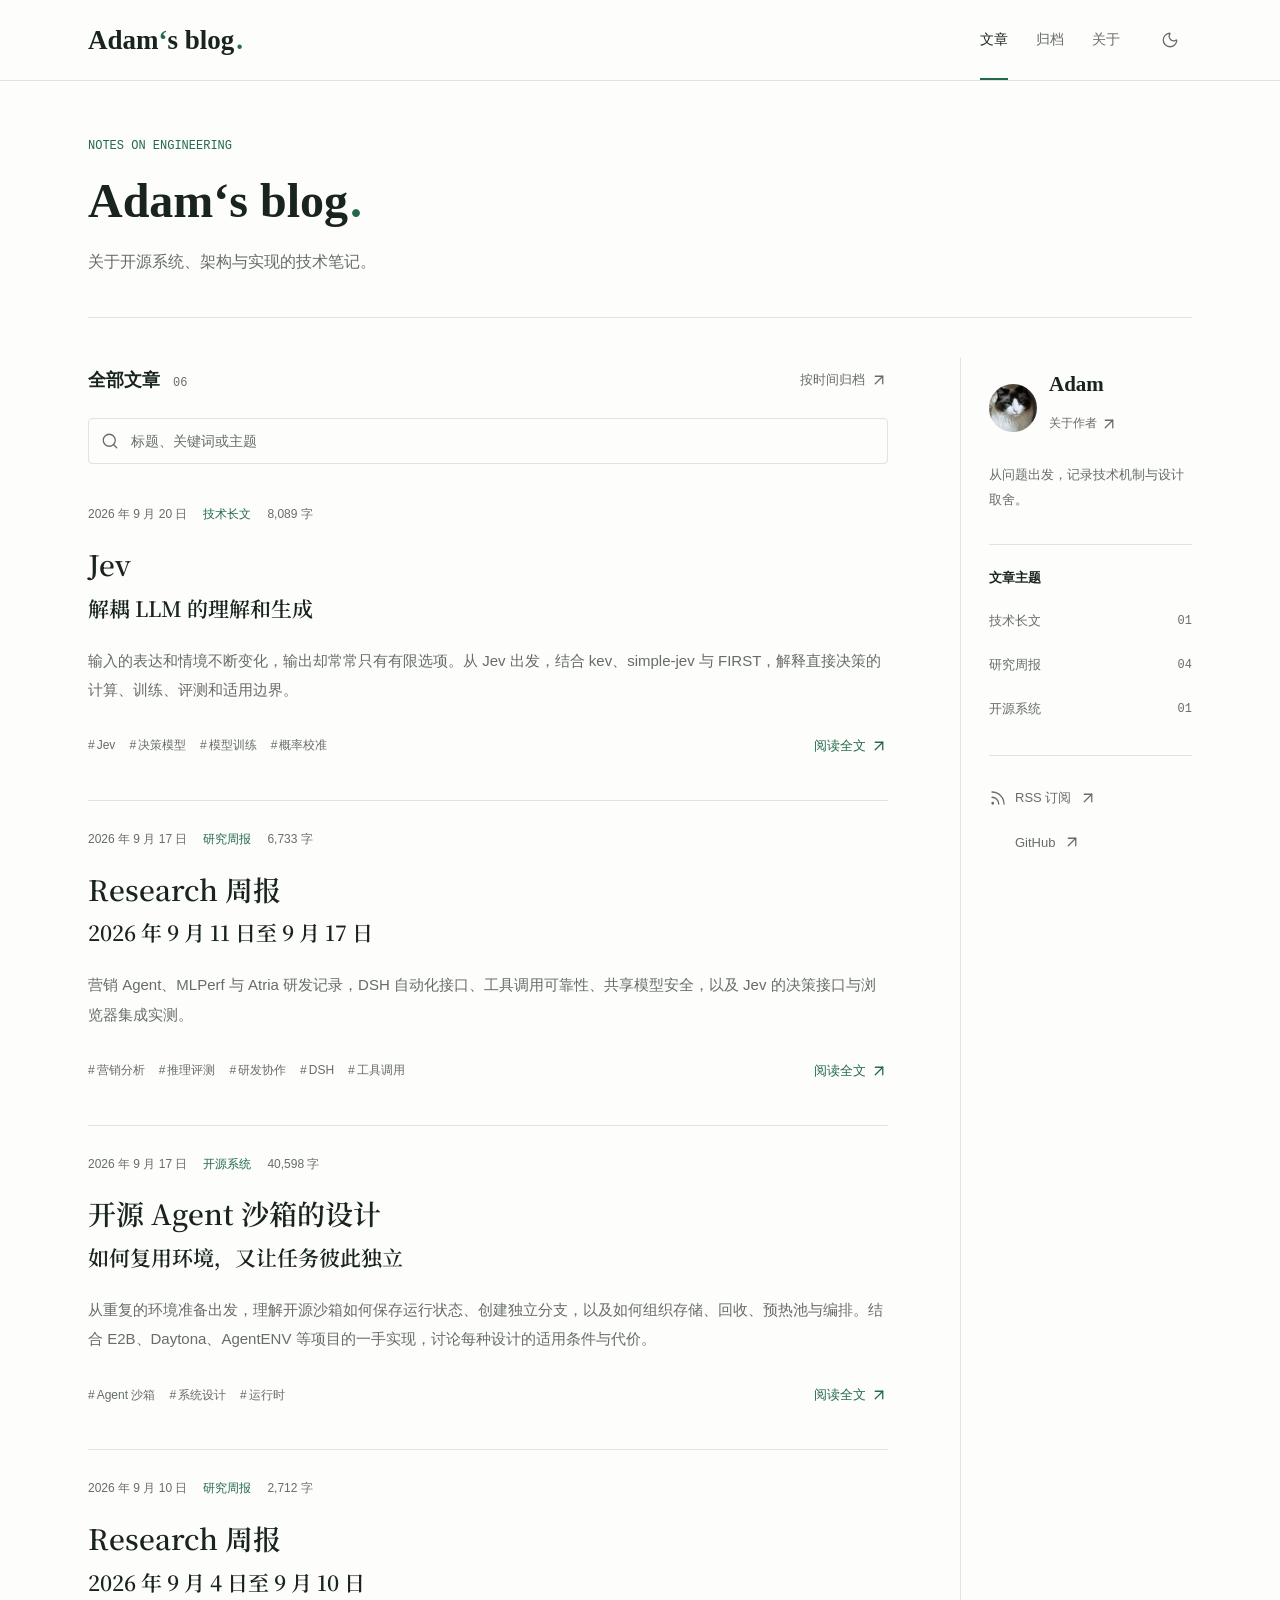
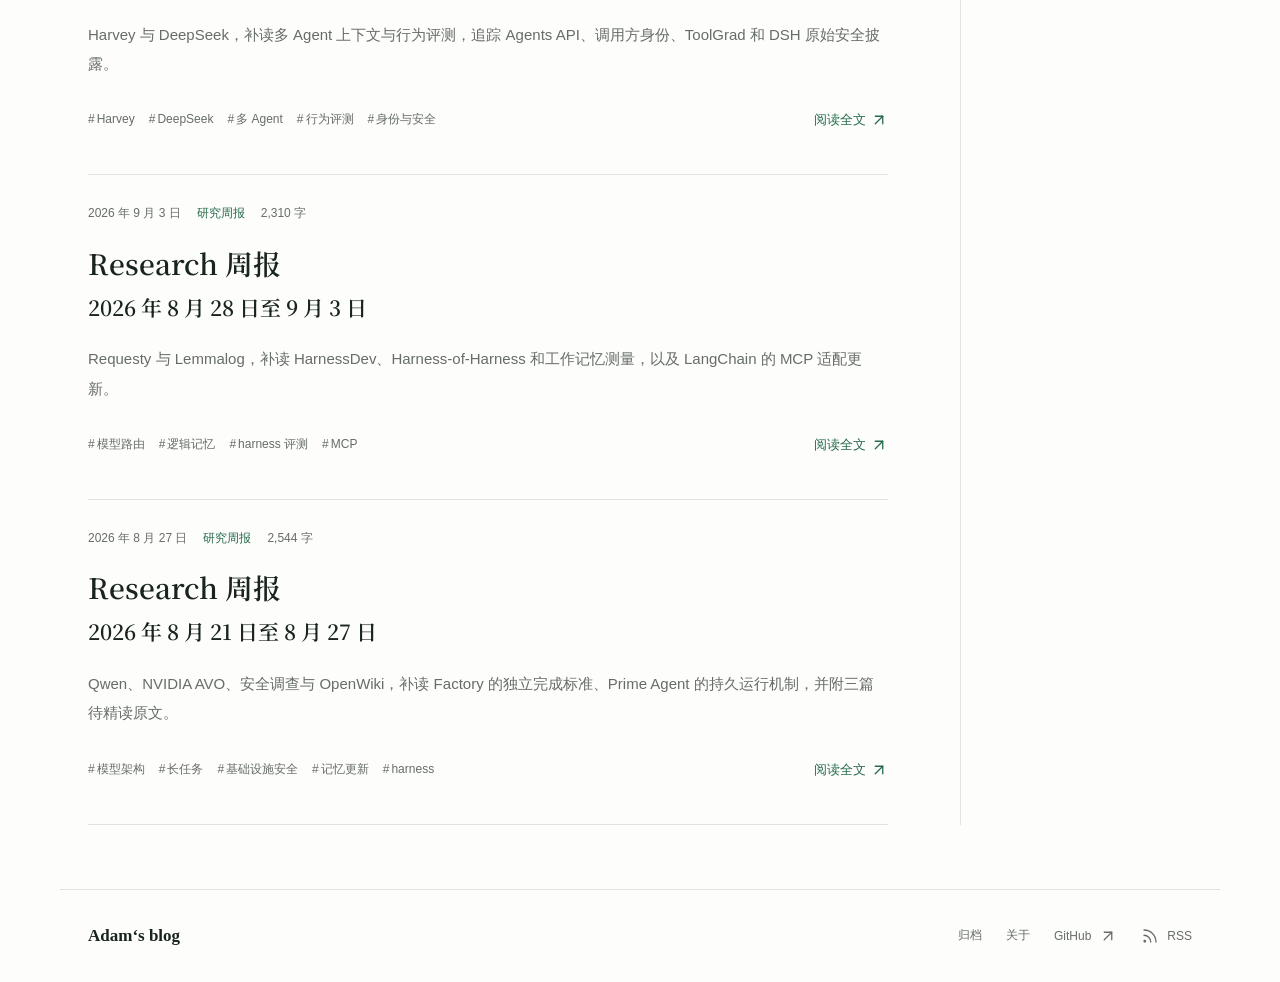
==== index.html @ fc153e47 "发布 Jev 长文：解耦理解与生成" ====
<!doctype html>
<html lang="zh-CN"><head>
<meta charset="utf-8">
<meta name="viewport" content="width=device-width, initial-scale=1">
<meta name="color-scheme" content="light dark">
<meta name="description" content="关于开源系统、架构与实现的技术笔记。">
<meta name="author" content="Adam">
<meta property="og:type" content="website">
<meta property="og:title" content="Adam‘s blog">
<meta property="og:description" content="关于开源系统、架构与实现的技术笔记。">
<meta property="og:url" content="https://saltadamw.github.io/blog/">
<meta property="og:site_name" content="Adam‘s blog">
<link rel="canonical" href="https://saltadamw.github.io/blog/">
<link rel="alternate" type="application/rss+xml" title="Adam‘s blog" href="feed.xml">
<link rel="icon" href="assets/avatar.jpg" type="image/jpeg">
<link rel="stylesheet" href="assets/style.css?v=687c667aee50">
<script src="assets/site.js?v=6dee74f69ee7" defer></script>
<script src="assets/analytics.js?v=23a2bb2f0950" defer></script>
<title>Adam‘s blog</title>
</head><body id="top" class="index-page">
<a class="skip-link" href="#main-content">跳到正文</a>
<header class="site-header"><div class="header-inner">
      <a class="brand" href="index.html" aria-label="Adam‘s blog 首页">Adam<span class="brand-apostrophe">‘</span>s blog<span class="brand-dot" aria-hidden="true">.</span></a>
      <nav class="site-nav" aria-label="站点导航"><a href="index.html" data-page="home" class="current" aria-current="page">文章</a><a href="archive/index.html" data-page="archive">归档</a><a href="about/index.html" data-page="about">关于</a><button class="icon-button js-only" type="button" data-action="theme" aria-label="切换深色主题" aria-pressed="false"><svg xmlns="http://www.w3.org/2000/svg" class="icon icon-moon" width="20" height="20" viewBox="0 0 24 24" fill="none" stroke="currentColor" stroke-width="2" stroke-linecap="round" stroke-linejoin="round" aria-hidden="true" focusable="false">
  <path d="M20.985 12.486a9 9 0 1 1-9.473-9.472c.405-.022.617.46.402.803a6 6 0 0 0 8.268 8.268c.344-.215.825-.004.803.401" />
</svg><span class="tooltip" role="tooltip">切换深色主题</span></button></nav>
    </div></header>
<main id="main-content" class="blog-main" tabindex="-1" data-legacy-article="posts/open-source-agent-sandbox/index.html">
      <header class="blog-intro"><p class="section-eyebrow">NOTES ON ENGINEERING</p><h1>Adam‘s blog<span class="brand-dot" aria-hidden="true">.</span></h1><p class="blog-description">关于开源系统、架构与实现的技术笔记。</p><span class="visit-stat" data-view-count="busuanzi_site_pv" hidden>本站访问 <span class="visit-value" data-count-value role="status">加载中</span></span></header>
      <div class="blog-grid"><section id="articles" class="post-collection" aria-labelledby="collection-title">
        <div class="collection-heading"><h2 id="collection-title">全部文章 <span>06</span></h2><a href="archive/index.html">按时间归档 <svg xmlns="http://www.w3.org/2000/svg" class="icon icon-arrow-up-right" width="20" height="20" viewBox="0 0 24 24" fill="none" stroke="currentColor" stroke-width="2" stroke-linecap="round" stroke-linejoin="round" aria-hidden="true" focusable="false">
  <path d="M7 7h10v10" />
  <path d="M7 17 17 7" />
</svg></a></div>
        <form class="post-search js-only" role="search"><label for="post-query">搜索文章</label><div class="search-field"><svg xmlns="http://www.w3.org/2000/svg" class="icon icon-search" width="20" height="20" viewBox="0 0 24 24" fill="none" stroke="currentColor" stroke-width="2" stroke-linecap="round" stroke-linejoin="round" aria-hidden="true" focusable="false">
  <path d="m21 21-4.34-4.34" />
  <circle cx="11" cy="11" r="8" />
</svg><input id="post-query" type="search" name="q" placeholder="标题、关键词或主题" autocomplete="off"><button type="reset" class="clear-search" hidden>清除</button></div></form>
        <p class="search-status" role="status" aria-live="polite" hidden></p>
        <ul class="post-list"><li class="post-entry" data-search="Jev：解耦 LLM 的理解和生成 输入的表达和情境不断变化，输出却常常只有有限选项。从 Jev 出发，结合 kev、simple-jev 与 FIRST，解释直接决策的计算、训练、评测和适用边界。 技术长文 Jev 决策模型 模型训练 概率校准"><article>
      <div class="post-entry-meta"><time datetime="2026-09-20">2026 年 9 月 20 日</time><span>技术长文</span><span>8,089 字</span></div>
      <h3><a class="post-title" href="posts/jev-understanding-and-generation/index.html">Jev<span class="post-subtitle">解耦 LLM 的理解和生成</span></a></h3>
      <p class="post-excerpt">输入的表达和情境不断变化，输出却常常只有有限选项。从 Jev 出发，结合 kev、simple-jev 与 FIRST，解释直接决策的计算、训练、评测和适用边界。</p>
      <div class="post-entry-bottom"><div class="post-tags"><span>Jev</span><span>决策模型</span><span>模型训练</span><span>概率校准</span></div><a class="read-post" href="posts/jev-understanding-and-generation/index.html" aria-label="阅读：Jev：解耦 LLM 的理解和生成">阅读全文 <svg xmlns="http://www.w3.org/2000/svg" class="icon icon-arrow-up-right" width="20" height="20" viewBox="0 0 24 24" fill="none" stroke="currentColor" stroke-width="2" stroke-linecap="round" stroke-linejoin="round" aria-hidden="true" focusable="false">
  <path d="M7 7h10v10" />
  <path d="M7 17 17 7" />
</svg></a></div>
    </article></li><li class="post-entry" data-search="Research 周报：2026 年 9 月 11 日至 9 月 17 日 营销 Agent、MLPerf 与 Atria 研发记录，DSH 自动化接口、工具调用可靠性、共享模型安全，以及 Jev 的决策接口与浏览器集成实测。 研究周报 营销分析 推理评测 研发协作 DSH 工具调用"><article>
      <div class="post-entry-meta"><time datetime="2026-09-17">2026 年 9 月 17 日</time><span>研究周报</span><span>6,733 字</span></div>
      <h3><a class="post-title" href="posts/weekly-agent-research-2026-09-17/index.html">Research 周报<span class="post-subtitle">2026 年 9 月 11 日至 9 月 17 日</span></a></h3>
      <p class="post-excerpt">营销 Agent、MLPerf 与 Atria 研发记录，DSH 自动化接口、工具调用可靠性、共享模型安全，以及 Jev 的决策接口与浏览器集成实测。</p>
      <div class="post-entry-bottom"><div class="post-tags"><span>营销分析</span><span>推理评测</span><span>研发协作</span><span>DSH</span><span>工具调用</span></div><a class="read-post" href="posts/weekly-agent-research-2026-09-17/index.html" aria-label="阅读：Research 周报：2026 年 9 月 11 日至 9 月 17 日">阅读全文 <svg xmlns="http://www.w3.org/2000/svg" class="icon icon-arrow-up-right" width="20" height="20" viewBox="0 0 24 24" fill="none" stroke="currentColor" stroke-width="2" stroke-linecap="round" stroke-linejoin="round" aria-hidden="true" focusable="false">
  <path d="M7 7h10v10" />
  <path d="M7 17 17 7" />
</svg></a></div>
    </article></li><li class="post-entry" data-search="开源 Agent 沙箱的设计：如何复用环境，又让任务彼此独立 从重复的环境准备出发，理解开源沙箱如何保存运行状态、创建独立分支，以及如何组织存储、回收、预热池与编排。结合 E2B、Daytona、AgentENV 等项目的一手实现，讨论每种设计的适用条件与代价。 开源系统 Agent 沙箱 系统设计 运行时"><article>
      <div class="post-entry-meta"><time datetime="2026-09-17">2026 年 9 月 17 日</time><span>开源系统</span><span>40,598 字</span></div>
      <h3><a class="post-title" href="posts/open-source-agent-sandbox/index.html">开源 Agent 沙箱的设计<span class="post-subtitle"><span>如何复用环境，</span><wbr><span>又让任务彼此独立</span></span></a></h3>
      <p class="post-excerpt">从重复的环境准备出发，理解开源沙箱如何保存运行状态、创建独立分支，以及如何组织存储、回收、预热池与编排。结合 E2B、Daytona、AgentENV 等项目的一手实现，讨论每种设计的适用条件与代价。</p>
      <div class="post-entry-bottom"><div class="post-tags"><span>Agent 沙箱</span><span>系统设计</span><span>运行时</span></div><a class="read-post" href="posts/open-source-agent-sandbox/index.html" aria-label="阅读：开源 Agent 沙箱的设计：如何复用环境，又让任务彼此独立">阅读全文 <svg xmlns="http://www.w3.org/2000/svg" class="icon icon-arrow-up-right" width="20" height="20" viewBox="0 0 24 24" fill="none" stroke="currentColor" stroke-width="2" stroke-linecap="round" stroke-linejoin="round" aria-hidden="true" focusable="false">
  <path d="M7 7h10v10" />
  <path d="M7 17 17 7" />
</svg></a></div>
    </article></li><li class="post-entry" data-search="Research 周报：2026 年 9 月 4 日至 9 月 10 日 Harvey 与 DeepSeek，补读多 Agent 上下文与行为评测，追踪 Agents API、调用方身份、ToolGrad 和 DSH 原始安全披露。 研究周报 Harvey DeepSeek 多 Agent 行为评测 身份与安全"><article>
      <div class="post-entry-meta"><time datetime="2026-09-10">2026 年 9 月 10 日</time><span>研究周报</span><span>2,712 字</span></div>
      <h3><a class="post-title" href="posts/weekly-agent-research-2026-09-10/index.html">Research 周报<span class="post-subtitle">2026 年 9 月 4 日至 9 月 10 日</span></a></h3>
      <p class="post-excerpt">Harvey 与 DeepSeek，补读多 Agent 上下文与行为评测，追踪 Agents API、调用方身份、ToolGrad 和 DSH 原始安全披露。</p>
      <div class="post-entry-bottom"><div class="post-tags"><span>Harvey</span><span>DeepSeek</span><span>多 Agent</span><span>行为评测</span><span>身份与安全</span></div><a class="read-post" href="posts/weekly-agent-research-2026-09-10/index.html" aria-label="阅读：Research 周报：2026 年 9 月 4 日至 9 月 10 日">阅读全文 <svg xmlns="http://www.w3.org/2000/svg" class="icon icon-arrow-up-right" width="20" height="20" viewBox="0 0 24 24" fill="none" stroke="currentColor" stroke-width="2" stroke-linecap="round" stroke-linejoin="round" aria-hidden="true" focusable="false">
  <path d="M7 7h10v10" />
  <path d="M7 17 17 7" />
</svg></a></div>
    </article></li><li class="post-entry" data-search="Research 周报：2026 年 8 月 28 日至 9 月 3 日 Requesty 与 Lemmalog，补读 HarnessDev、Harness-of-Harness 和工作记忆测量，以及 LangChain 的 MCP 适配更新。 研究周报 模型路由 逻辑记忆 harness 评测 MCP"><article>
      <div class="post-entry-meta"><time datetime="2026-09-03">2026 年 9 月 3 日</time><span>研究周报</span><span>2,310 字</span></div>
      <h3><a class="post-title" href="posts/weekly-agent-research-2026-09-03/index.html">Research 周报<span class="post-subtitle">2026 年 8 月 28 日至 9 月 3 日</span></a></h3>
      <p class="post-excerpt">Requesty 与 Lemmalog，补读 HarnessDev、Harness-of-Harness 和工作记忆测量，以及 LangChain 的 MCP 适配更新。</p>
      <div class="post-entry-bottom"><div class="post-tags"><span>模型路由</span><span>逻辑记忆</span><span>harness 评测</span><span>MCP</span></div><a class="read-post" href="posts/weekly-agent-research-2026-09-03/index.html" aria-label="阅读：Research 周报：2026 年 8 月 28 日至 9 月 3 日">阅读全文 <svg xmlns="http://www.w3.org/2000/svg" class="icon icon-arrow-up-right" width="20" height="20" viewBox="0 0 24 24" fill="none" stroke="currentColor" stroke-width="2" stroke-linecap="round" stroke-linejoin="round" aria-hidden="true" focusable="false">
  <path d="M7 7h10v10" />
  <path d="M7 17 17 7" />
</svg></a></div>
    </article></li><li class="post-entry" data-search="Research 周报：2026 年 8 月 21 日至 8 月 27 日 Qwen、NVIDIA AVO、安全调查与 OpenWiki，补读 Factory 的独立完成标准、Prime Agent 的持久运行机制，并附三篇待精读原文。 研究周报 模型架构 长任务 基础设施安全 记忆更新 harness"><article>
      <div class="post-entry-meta"><time datetime="2026-08-27">2026 年 8 月 27 日</time><span>研究周报</span><span>2,544 字</span></div>
      <h3><a class="post-title" href="posts/weekly-agent-research-2026-08-27/index.html">Research 周报<span class="post-subtitle">2026 年 8 月 21 日至 8 月 27 日</span></a></h3>
      <p class="post-excerpt">Qwen、NVIDIA AVO、安全调查与 OpenWiki，补读 Factory 的独立完成标准、Prime Agent 的持久运行机制，并附三篇待精读原文。</p>
      <div class="post-entry-bottom"><div class="post-tags"><span>模型架构</span><span>长任务</span><span>基础设施安全</span><span>记忆更新</span><span>harness</span></div><a class="read-post" href="posts/weekly-agent-research-2026-08-27/index.html" aria-label="阅读：Research 周报：2026 年 8 月 21 日至 8 月 27 日">阅读全文 <svg xmlns="http://www.w3.org/2000/svg" class="icon icon-arrow-up-right" width="20" height="20" viewBox="0 0 24 24" fill="none" stroke="currentColor" stroke-width="2" stroke-linecap="round" stroke-linejoin="round" aria-hidden="true" focusable="false">
  <path d="M7 7h10v10" />
  <path d="M7 17 17 7" />
</svg></a></div>
    </article></li></ul>
        <div class="search-empty" hidden><h3>没有找到相关文章</h3><p>换一个关键词试试。</p><button type="button" data-action="reset-search">查看全部文章</button></div>
      </section><aside class="blog-sidebar" aria-label="关于博客">
        <div class="profile-heading"><img src="assets/avatar.jpg" width="48" height="48" alt="Adam 的头像"><div><h2>Adam</h2><a href="about/index.html">关于作者 <svg xmlns="http://www.w3.org/2000/svg" class="icon icon-arrow-up-right" width="20" height="20" viewBox="0 0 24 24" fill="none" stroke="currentColor" stroke-width="2" stroke-linecap="round" stroke-linejoin="round" aria-hidden="true" focusable="false">
  <path d="M7 7h10v10" />
  <path d="M7 17 17 7" />
</svg></a></div></div>
        <p class="profile-note">从问题出发，记录技术机制与设计取舍。</p>
        <section class="topic-section"><h2>文章主题</h2><ul><li><a href="index.html?q=%E6%8A%80%E6%9C%AF%E9%95%BF%E6%96%87#articles"><span>技术长文</span><span>01</span></a></li><li><a href="index.html?q=%E7%A0%94%E7%A9%B6%E5%91%A8%E6%8A%A5#articles"><span>研究周报</span><span>04</span></a></li><li><a href="index.html?q=%E5%BC%80%E6%BA%90%E7%B3%BB%E7%BB%9F#articles"><span>开源系统</span><span>01</span></a></li></ul></section>
        <a class="sidebar-feed" href="feed.xml"><svg xmlns="http://www.w3.org/2000/svg" class="icon icon-rss" width="20" height="20" viewBox="0 0 24 24" fill="none" stroke="currentColor" stroke-width="2" stroke-linecap="round" stroke-linejoin="round" aria-hidden="true" focusable="false">
  <path d="M4 11a9 9 0 0 1 9 9" />
  <path d="M4 4a16 16 0 0 1 16 16" />
  <circle cx="5" cy="19" r="1" />
</svg> RSS 订阅 <svg xmlns="http://www.w3.org/2000/svg" class="icon icon-arrow-up-right" width="20" height="20" viewBox="0 0 24 24" fill="none" stroke="currentColor" stroke-width="2" stroke-linecap="round" stroke-linejoin="round" aria-hidden="true" focusable="false">
  <path d="M7 7h10v10" />
  <path d="M7 17 17 7" />
</svg></a>
        <a class="sidebar-github" href="https://github.com/SaltAdamW/blog">GitHub <svg xmlns="http://www.w3.org/2000/svg" class="icon icon-arrow-up-right" width="20" height="20" viewBox="0 0 24 24" fill="none" stroke="currentColor" stroke-width="2" stroke-linecap="round" stroke-linejoin="round" aria-hidden="true" focusable="false">
  <path d="M7 7h10v10" />
  <path d="M7 17 17 7" />
</svg></a>
      </aside></div>
    </main>
<footer class="site-footer"><span>Adam‘s blog</span><nav aria-label="页脚导航"><a href="archive/index.html">归档</a><a href="about/index.html">关于</a><a href="https://github.com/SaltAdamW/blog">GitHub <svg xmlns="http://www.w3.org/2000/svg" class="icon icon-arrow-up-right" width="20" height="20" viewBox="0 0 24 24" fill="none" stroke="currentColor" stroke-width="2" stroke-linecap="round" stroke-linejoin="round" aria-hidden="true" focusable="false">
  <path d="M7 7h10v10" />
  <path d="M7 17 17 7" />
</svg></a><a href="feed.xml"><svg xmlns="http://www.w3.org/2000/svg" class="icon icon-rss" width="20" height="20" viewBox="0 0 24 24" fill="none" stroke="currentColor" stroke-width="2" stroke-linecap="round" stroke-linejoin="round" aria-hidden="true" focusable="false">
  <path d="M4 11a9 9 0 0 1 9 9" />
  <path d="M4 4a16 16 0 0 1 16 16" />
  <circle cx="5" cy="19" r="1" />
</svg> RSS</a></nav></footer>
<div class="toast" role="status" aria-live="polite" aria-atomic="true"></div>
<template id="copy-icon"><svg xmlns="http://www.w3.org/2000/svg" class="icon icon-copy" width="20" height="20" viewBox="0 0 24 24" fill="none" stroke="currentColor" stroke-width="2" stroke-linecap="round" stroke-linejoin="round" aria-hidden="true" focusable="false">
  <rect width="14" height="14" x="8" y="8" rx="2" ry="2" />
  <path d="M4 16c-1.1 0-2-.9-2-2V4c0-1.1.9-2 2-2h10c1.1 0 2 .9 2 2" />
</svg></template><template id="check-icon"><svg xmlns="http://www.w3.org/2000/svg" class="icon icon-check" width="20" height="20" viewBox="0 0 24 24" fill="none" stroke="currentColor" stroke-width="2" stroke-linecap="round" stroke-linejoin="round" aria-hidden="true" focusable="false">
  <path d="M20 6 9 17l-5-5" />
</svg></template><template id="sun-icon"><svg xmlns="http://www.w3.org/2000/svg" class="icon icon-sun" width="20" height="20" viewBox="0 0 24 24" fill="none" stroke="currentColor" stroke-width="2" stroke-linecap="round" stroke-linejoin="round" aria-hidden="true" focusable="false">
  <circle cx="12" cy="12" r="4" />
  <path d="M12 2v2" />
  <path d="M12 20v2" />
  <path d="m4.93 4.93 1.41 1.41" />
  <path d="m17.66 17.66 1.41 1.41" />
  <path d="M2 12h2" />
  <path d="M20 12h2" />
  <path d="m6.34 17.66-1.41 1.41" />
  <path d="m19.07 4.93-1.41 1.41" />
</svg></template><template id="moon-icon"><svg xmlns="http://www.w3.org/2000/svg" class="icon icon-moon" width="20" height="20" viewBox="0 0 24 24" fill="none" stroke="currentColor" stroke-width="2" stroke-linecap="round" stroke-linejoin="round" aria-hidden="true" focusable="false">
  <path d="M20.985 12.486a9 9 0 1 1-9.473-9.472c.405-.022.617.46.402.803a6 6 0 0 0 8.268 8.268c.344-.215.825-.004.803.401" />
</svg></template>
</body></html>
---- assets/style.css ----
@font-face {
  font-family: "Blog Serif";
  src: url("fonts/heading-serif.woff2") format("woff2");
  font-weight: 600;
  font-style: normal;
  font-display: swap;
}

:root {
  color-scheme: light;
  --paper: #fdfdfc;
  --surface: #f3f4f2;
  --ink: #262c28;
  --heading: #18241d;
  --muted: #666d67;
  --line: #dfe4df;
  --accent: #246a49;
  --accent-soft: #eaf1eb;
  --code-bg: #202823;
  --code-ink: #e1ebe3;
  --serif: "Blog Serif", "Noto Serif CJK SC", "Songti SC", Georgia, serif;
  --sans: -apple-system, BlinkMacSystemFont, "Segoe UI", "Noto Sans CJK SC", "PingFang SC", "Microsoft YaHei", sans-serif;
  --mono: "SFMono-Regular", Consolas, "Liberation Mono", monospace;
  --page-width: 1160px;
}

:root[data-theme="dark"] {
  color-scheme: dark;
  --paper: #171b18;
  --surface: #222923;
  --ink: #d4dbd4;
  --heading: #eff3ec;
  --muted: #a2ada4;
  --line: #354137;
  --accent: #91cba5;
  --accent-soft: #273c2d;
  --code-bg: #101612;
  --code-ink: #d9e8dc;
}

* { box-sizing: border-box; letter-spacing: 0; }
[hidden] { display: none !important; }
html { scroll-behavior: smooth; scroll-padding-top: 120px; }
body { margin: 0; background: var(--paper); color: var(--ink); font-family: var(--sans); -webkit-font-smoothing: antialiased; }
button, a, summary { -webkit-tap-highlight-color: transparent; }
button { font: inherit; }
a { color: inherit; text-decoration: none; }
a, button, summary { touch-action: manipulation; }
a:hover { color: var(--accent); }
:focus-visible { outline: 2px solid var(--accent); outline-offset: 5px; border-radius: 2px; }
::selection { background: var(--accent-soft); color: var(--heading); }
.icon { width: 18px; height: 18px; flex: 0 0 18px; vertical-align: middle; stroke-width: 1.7; }
.js-only { display: none !important; }
.js .js-only { display: inline-flex !important; }
.skip-link { position: fixed; top: -80px; left: 24px; z-index: 100; padding: 12px 20px; background: var(--heading); color: var(--paper); }
.skip-link:focus { top: 8px; }

.site-header { position: sticky; top: 0; z-index: 20; height: 81px; border-bottom: 1px solid var(--line); background: var(--paper); }
.header-inner { max-width: var(--page-width); padding: 0 28px; height: 80px; margin: 0 auto; display: flex; align-items: center; justify-content: space-between; gap: 24px; }
.brand { white-space: nowrap; font: 600 27px/1.2 Georgia, "Times New Roman", serif; color: var(--heading); }
.brand-apostrophe { color: var(--accent); }
.brand-dot { color: var(--accent); margin-left: 2px; }
.site-nav { display: flex; align-items: center; gap: 28px; font-size: 14px; color: var(--muted); }
.site-nav > a { min-height: 44px; display: inline-flex; align-items: center; gap: 4px; }
.site-nav .current { color: var(--heading); position: relative; }
.site-nav .current::after { content: ""; height: 2px; background: var(--accent); position: absolute; bottom: -18px; left: 0; right: 0; }
.reading-track { position: absolute; inset: auto 0 -1px; height: 3px; width: 100%; }
.reading-fill { height: 100%; width: 100%; background: var(--accent); transform-origin: left; transform: scaleX(0); }

.page-layout { display: grid; grid-template-columns: 232px minmax(0, 1fr); gap: 72px; max-width: var(--page-width); padding: 0 28px; margin: 72px auto 0; align-items: start; }
.article-sidebar { align-self: stretch; }
.sidebar-inner { position: sticky; top: 125px; max-height: calc(100dvh - 150px); overflow-y: auto; scrollbar-width: thin; }
.sidebar-eyebrow { display: flex; justify-content: space-between; font: 12px/1.5 var(--mono); color: var(--muted); margin: 0 0 28px; padding-bottom: 20px; border-bottom: 1px solid var(--line); }
.sidebar-eyebrow span { font-family: var(--sans); }
.toc-disclosure summary { display: flex; align-items: center; gap: 9px; font-size: 14px; font-weight: 600; color: var(--heading); list-style: none; }
.toc-disclosure summary::-webkit-details-marker { display: none; }
.toc-disclosure summary .icon-list { color: var(--accent); }
.toc-disclosure summary .icon-chevron-down { margin-left: auto; display: none; }
.article-toc ol { list-style: none; padding: 0; margin: 16px 0 24px; }
.article-toc li { margin: 2px 0; }
.article-toc a { display: flex; align-items: baseline; gap: 12px; padding: 11px 10px 11px 0; min-height: 44px; border-right: 2px solid transparent; font-size: 13px; line-height: 1.75; color: var(--muted); transition: color 160ms, background 160ms; }
.article-toc a:hover { color: var(--accent); }
.article-toc a[aria-current="location"] { border-color: var(--accent); color: var(--accent); background: var(--accent-soft); }
.toc-number { width: 24px; flex: 0 0 24px; text-align: center; font: 12px/1.5 var(--mono); }
.sidebar-bottom { border-top: 1px solid var(--line); padding-top: 20px; color: var(--muted); font-size: 12px; }
.sidebar-bottom p { margin: 0 0 14px; }
.download-link, .source-manifest-link { min-height: 40px; display: flex; align-items: center; gap: 9px; font-size: 13px; }
.source-manifest-link { padding-left: 27px; }
.source-manifest-link .icon { width: 14px; }
.sidebar-progress { margin-top: 24px; justify-content: space-between; width: 100%; font: 12px var(--mono); }
.sidebar-progress > span { font-family: var(--sans); }

main { min-width: 0; }
.article-kicker { display: flex; align-items: center; justify-content: space-between; color: var(--accent); font: 12px/1.5 var(--mono); margin-bottom: 24px; }
.issue { color: var(--muted); }
h1 { font: 600 42px/1.55 var(--serif); color: var(--heading); margin: 0 0 22px; overflow-wrap: anywhere; text-wrap: balance; }
h1 .subtitle { display: block; margin-top: 10px; font-size: 29px; line-height: 1.65; }
h1 .subtitle > span { display: inline-block; }
.article-deck { color: var(--muted); font-size: 17px; line-height: 1.85; margin: 0 0 30px; }
.article-byline { display: flex; align-items: center; gap: 20px; padding-bottom: 30px; border-bottom: 1px solid var(--line); }
.author { display: flex; align-items: center; gap: 10px; color: var(--heading); font-size: 14px; font-weight: 600; }
.author img { width: 36px; height: 36px; border-radius: 50%; object-fit: cover; background: var(--surface); }
.article-meta { display: flex; flex-direction: column; gap: 5px; color: var(--muted); font-size: 12px; line-height: 1.5; }
.visit-stat { display: inline-flex; align-items: baseline; gap: 6px; flex-wrap: wrap; font-size: 12px; color: var(--muted); }
.visit-value { display: inline-block; min-width: 8ch; font-variant-numeric: tabular-nums; overflow-wrap: anywhere; }
.privacy-note { border-top: 1px solid var(--line); padding-top: 24px; margin-top: 40px; }
.privacy-note h2 { font-size: 18px; }
.article-tools { margin-left: auto; display: flex; gap: 4px; }
.icon-button { position: relative; display: inline-flex; align-items: center; justify-content: center; width: 44px; height: 44px; padding: 0; border: 0; border-radius: 4px; background: transparent; color: var(--muted); cursor: pointer; flex: 0 0 44px; }
.icon-button:hover { background: var(--surface); color: var(--accent); }
.icon-button:active { background: var(--accent-soft); }
.tooltip { position: absolute; right: 0; top: calc(100% + 7px); background: var(--heading); color: var(--paper); border-radius: 4px; padding: 7px 10px; font: 12px/1.5 var(--sans); white-space: nowrap; opacity: 0; visibility: hidden; pointer-events: none; z-index: 30; transition: opacity 140ms ease; }
.icon-button:hover .tooltip, .icon-button:focus-visible .tooltip { opacity: 1; visibility: visible; transition-delay: 250ms; }

.prose { font-size: 17px; line-height: 2.05; padding-top: 36px; }
.prose > p { margin: 0 0 26px; overflow-wrap: anywhere; }
.prose > p:first-child { font-size: 18px; color: var(--heading); }
.prose h2 { color: var(--heading); font: 600 28px/1.7 var(--serif); margin: 64px 0 28px; padding-top: 28px; border-top: 1px solid var(--line); overflow-wrap: anywhere; text-wrap: balance; }
.prose h3 { color: var(--heading); font-size: 21px; line-height: 1.7; font-weight: 600; margin: 40px 0 20px; overflow-wrap: anywhere; }
.prose h4 { color: var(--heading); font-size: 16px; line-height: 1.7; margin: 28px 0 16px; }
.prose-table { width: 100%; overflow-x: auto; margin: 28px 0 32px; }
.prose-table table { width: 100%; border-collapse: collapse; table-layout: fixed; font-size: 14px; line-height: 1.85; }
.prose-table th, .prose-table td { padding: 12px; border-bottom: 1px solid var(--line); text-align: left; vertical-align: top; overflow-wrap: anywhere; }
.prose-table th { background: var(--surface); color: var(--heading); font-weight: 600; }
.prose-table th:first-child, .prose-table td:first-child { width: 26%; }
@media (max-width: 560px) {
  .prose-table table { font-size: 13px; }
  .prose-table th, .prose-table td { padding: 10px 7px; }
}
.entry-figure { margin: 32px 0; padding: 12px 0 16px; border-block: 1px solid var(--line); }
.entry-figure .figure-open, .entry-figure picture { display: block; }
.entry-figure img { display: block; width: 100%; height: auto; background: #fff; }
.entry-figure figcaption { display: flex; align-items: flex-start; gap: 16px; margin-top: 14px; color: var(--muted); }
.entry-figure figcaption p { flex: 1; min-width: 0; margin: 0; font-size: 13px; line-height: 1.85; overflow-wrap: anywhere; }
.entry-figure .figure-tools { display: flex; flex-shrink: 0; gap: 2px; }
.entry-figure .tooltip { top: auto; bottom: calc(100% + 7px); }
@media (max-width: 560px) {
  .entry-figure figcaption { gap: 8px; }
  .entry-figure .figure-tools { flex-direction: column; }
}
.prose strong { font-weight: 650; color: var(--heading); }
.prose a { color: var(--accent); text-decoration: underline; text-decoration-color: var(--line); text-underline-offset: 4px; }
.prose a:hover { text-decoration-color: currentColor; }
.prose a[href^="#source-"] { font: 11px/1 var(--mono); vertical-align: super; margin-left: 4px; text-decoration: none; }
.prose a[href^="#source-"]:hover { text-decoration: underline; }
.prose a[id^="source-"] { scroll-margin-top: 128px; }
.prose p:has(> a[id^="source-"]:only-child) { margin-bottom: 0; }
.prose code { font: 0.87em/1.6 var(--mono); background: var(--surface); padding: 2px 5px; border-radius: 3px; overflow-wrap: anywhere; }
.prose pre { position: relative; margin: 28px 0 32px; padding: 24px; overflow: auto; border-radius: 6px; background: var(--code-bg); color: var(--code-ink); font-size: 14px; line-height: 1.85; tab-size: 4; }
.prose pre code { font-size: 14px; color: inherit; line-height: inherit; padding: 0; border: 0; background: transparent; overflow-wrap: normal; }
.code-block { margin: 28px 0 32px; background: var(--code-bg); color: var(--code-ink); border-radius: 6px; overflow: hidden; }
.code-block .code-bar { height: 46px; padding: 0 10px 0 24px; display: flex; align-items: center; justify-content: space-between; border-bottom: 1px solid #3c4840; font: 12px/1 var(--mono); color: #b7c7ba; }
.code-block .icon-button { color: #b7c7ba; height: 36px; }
.code-block .icon-button:hover { background: #354539; color: #fff; }
.code-block .tooltip { top: 4px; right: 45px; }
.code-block pre { margin: 0; border-radius: 0; }
.prose .source-url { font: 12px/1.85 var(--mono); word-break: break-all; }
.prose blockquote { margin: 28px 0; padding: 4px 0 4px 22px; border-left: 2px solid var(--accent); color: var(--muted); }
.prose ul, .prose ol { padding-left: 24px; }
.article-footer { margin-top: 64px; padding: 40px 0; border-top: 1px solid var(--line); }
.end-mark { color: var(--accent); }
.article-footer p { color: var(--heading); font: 600 22px/1.7 var(--serif); margin: 18px 0 24px; }
.article-footer > div { display: flex; flex-wrap: wrap; gap: 28px; font-size: 13px; color: var(--muted); }
.article-footer a { display: inline-flex; align-items: center; gap: 8px; min-height: 44px; }
.site-footer { max-width: var(--page-width); padding: 24px 28px; margin: 64px auto 0; display: flex; align-items: center; gap: 24px; border-top: 1px solid var(--line); font-size: 12px; color: var(--muted); }
.site-footer > span:first-child { font: 600 17px Georgia, serif; color: var(--heading); }
.site-footer a { margin-left: auto; min-height: 44px; display: flex; align-items: center; gap: 8px; }
.site-footer { width: 100%; flex-wrap: wrap; }
.site-footer nav { display: flex; align-items: center; gap: 24px; margin-left: auto; }
.site-footer nav a { margin-left: 0; }
.sidebar-home { display: flex; align-items: center; gap: 10px; min-height: 44px; margin: 0 0 24px; padding-bottom: 16px; border-bottom: 1px solid var(--line); font-size: 13px; color: var(--muted); }
.breadcrumbs { display: flex; align-items: center; gap: 12px; color: var(--muted); font-size: 13px; min-height: 44px; margin: -10px 0 20px; }
.breadcrumbs a { display: inline-flex; align-items: center; min-height: 44px; color: var(--accent); }

.index-page { display: flex; min-height: 100svh; flex-direction: column; }
.blog-main { width: 100%; max-width: var(--page-width); margin: 56px auto 0; padding: 0 28px; flex: 1; }
.blog-intro { border-bottom: 1px solid var(--line); margin-bottom: 40px; padding-bottom: 40px; }
.section-eyebrow { font: 12px/1.5 var(--mono); color: var(--accent); margin: 0 0 16px; }
.blog-intro h1 { font: 600 48px/1.25 Georgia, "Times New Roman", serif; margin-bottom: 16px; text-wrap: initial; }
.blog-description { margin: 0; font-size: 16px; line-height: 1.9; color: var(--muted); }
.blog-intro > .visit-stat { margin-top: 16px; font-size: 13px; line-height: 1.5; }
.blog-grid { display: grid; grid-template-columns: minmax(0, 1fr) 232px; gap: 72px; }
.post-collection { min-width: 0; scroll-margin-top: 100px; }
.collection-heading { display: flex; align-items: center; justify-content: space-between; gap: 20px; min-height: 44px; margin-bottom: 16px; }
.collection-heading h2 { margin: 0; font-size: 18px; font-weight: 600; color: var(--heading); }
.collection-heading h2 span { font: 12px var(--mono); color: var(--muted); margin-left: 8px; }
.collection-heading > a { min-height: 44px; display: inline-flex; align-items: center; gap: 5px; font-size: 13px; color: var(--muted); }
.post-search { width: 100%; margin: 0 0 12px; }
.post-search label { position: absolute; width: 1px; height: 1px; padding: 0; overflow: hidden; clip-path: inset(50%); white-space: nowrap; }
.search-field { width: 100%; display: flex; align-items: center; gap: 10px; border: 1px solid var(--line); border-radius: 4px; padding: 0 12px; color: var(--muted); background: var(--paper); }
.search-field:focus-within { border-color: var(--accent); outline: 1px solid var(--accent); }
.search-field input { width: 100%; min-width: 0; height: 44px; background: transparent; border: 0; outline: 0; color: var(--ink); font: 14px var(--sans); }
.search-field input::placeholder { color: var(--muted); }
.search-field input::-webkit-search-cancel-button { display: none; }
.clear-search { border: 0; background: transparent; color: var(--accent); min-height: 44px; min-width: 44px; padding: 0 4px; cursor: pointer; font-size: 13px; }
.post-list, .topic-section ul, .archive-year ul { list-style: none; padding: 0; margin: 0; }
.post-entry { padding: 28px 0 32px; border-bottom: 1px solid var(--line); }
.post-entry-meta { display: flex; flex-wrap: wrap; gap: 16px; font-size: 12px; line-height: 1.8; color: var(--muted); margin-bottom: 16px; }
.post-entry-meta > span:first-of-type { color: var(--accent); }
.post-entry h3 { margin: 0 0 18px; font: 600 28px/1.6 var(--serif); color: var(--heading); }
.post-title { display: inline-block; }
.post-title > span { display: block; margin-top: 5px; font-size: 21px; }
.post-subtitle > span { display: inline-block; }
.post-title:hover { color: var(--accent); text-decoration: underline; text-underline-offset: 5px; text-decoration-thickness: 1px; }
.post-excerpt { color: var(--muted); font-size: 15px; line-height: 1.95; margin: 0 0 20px; overflow-wrap: anywhere; }
.post-entry-bottom { display: flex; align-items: center; justify-content: space-between; gap: 16px; flex-wrap: wrap; }
.post-tags { display: flex; gap: 14px; flex-wrap: wrap; color: var(--muted); font-size: 12px; line-height: 1.8; }
.post-tags span::before { content: "#"; color: var(--muted); margin-right: 2px; }
.read-post { display: inline-flex; align-items: center; min-height: 44px; gap: 4px; font-size: 13px; color: var(--accent); }
.read-post:hover .icon { transform: translate(2px, -2px); }
.read-post .icon { transition: transform 160ms; }
.blog-sidebar { padding: 12px 0 0 28px; border-left: 1px solid var(--line); }
.profile-heading { display: flex; align-items: center; gap: 12px; }
.profile-heading img, .about-author img { border-radius: 50%; object-fit: cover; }
.profile-heading h2 { font: 600 21px/1.4 Georgia, serif; color: var(--heading); margin: 0 0 2px; }
.profile-heading a { display: inline-flex; align-items: center; min-height: 44px; font-size: 12px; color: var(--muted); gap: 3px; }
.profile-note { font-size: 13px; line-height: 1.95; color: var(--muted); margin: 16px 0 32px; }
.topic-section { padding: 24px 0; border-top: 1px solid var(--line); border-bottom: 1px solid var(--line); margin-bottom: 20px; }
.topic-section h2 { margin: 0 0 12px; color: var(--heading); font-size: 13px; font-weight: 600; }
.topic-section li a { display: flex; justify-content: space-between; align-items: center; min-height: 44px; color: var(--muted); font-size: 13px; }
.topic-section li a:hover { color: var(--accent); }
.topic-section li a span:last-child { font: 12px var(--mono); }
.sidebar-feed, .sidebar-github { display: flex; align-items: center; gap: 8px; min-height: 44px; font-size: 13px; color: var(--muted); }
.sidebar-github { padding-left: 26px; }
.search-status { margin: 20px 0 0; color: var(--muted); font-size: 13px; }
.search-empty { padding: 44px 0; border-bottom: 1px solid var(--line); }
.search-empty h3 { font-size: 20px; color: var(--heading); margin: 0 0 12px; }
.search-empty p { font-size: 14px; color: var(--muted); }
.search-empty button { min-height: 44px; background: transparent; border: 0; padding: 0; color: var(--accent); text-decoration: underline; text-underline-offset: 4px; cursor: pointer; }
.index-heading { margin-bottom: 48px; }
.index-heading h1 { font-size: 38px; margin-bottom: 12px; }
.index-heading > p:last-child { color: var(--muted); font-size: 14px; line-height: 1.8; }
.archive-main, .about-main { max-width: 900px; }
.archive-year { display: grid; grid-template-columns: 112px minmax(0, 1fr); gap: 36px; border-top: 1px solid var(--line); padding: 32px 0; }
.archive-year h2 { margin: 0; font: 600 28px/1.5 Georgia, serif; color: var(--heading); }
.archive-year h2 span { display: block; margin-top: 8px; font: 12px var(--sans); color: var(--muted); }
.archive-year li { display: flex; align-items: baseline; gap: 20px; padding: 8px 0 24px; }
.archive-year li > time { font: 13px/1.8 var(--mono); color: var(--muted); flex: 0 0 44px; }
.archive-year li > div { flex: 1; min-width: 0; }
.archive-year h3 { margin: 0 0 12px; font-size: 18px; line-height: 1.8; font-weight: 500; color: var(--heading); }
.archive-year h3 a { display: inline-block; min-height: 44px; }
.archive-year h3 a:hover { text-decoration: underline; text-underline-offset: 4px; }
.archive-year li p { margin: 0; font-size: 12px; color: var(--muted); }
.archive-year li > .icon { color: var(--muted); }
.about-author { display: flex; align-items: center; gap: 20px; margin-bottom: 32px; }
.about-author h2 { font: 600 28px Georgia, serif; color: var(--heading); margin: 0 0 4px; }
.about-author a { display: inline-flex; align-items: center; min-height: 44px; color: var(--muted); font-size: 14px; gap: 4px; }
.about-copy { max-width: 680px; font-size: 17px; line-height: 2; }
.about-copy p { margin: 0 0 20px; }
.about-links { display: flex; flex-wrap: wrap; gap: 28px; margin-top: 32px; padding-top: 20px; border-top: 1px solid var(--line); }
.about-links a { display: inline-flex; align-items: center; gap: 6px; min-height: 44px; color: var(--accent); font-size: 14px; }
.back-to-top { position: fixed; bottom: 28px; right: 28px; border: 1px solid var(--line); background: var(--paper); opacity: 0; visibility: hidden; transition: opacity 160ms; z-index: 15; }
.back-to-top.is-visible { opacity: 1; visibility: visible; }
.back-to-top .tooltip { top: 5px; right: 52px; }
.toast { position: fixed; left: 50%; bottom: 28px; z-index: 50; max-width: calc(100% - 40px); transform: translate(-50%, 12px); padding: 12px 20px; border-radius: 6px; background: var(--heading); color: var(--paper); font-size: 14px; line-height: 1.6; opacity: 0; visibility: hidden; transition: opacity 160ms, transform 160ms; pointer-events: none; }
.toast.is-visible { opacity: 1; visibility: visible; transform: translate(-50%, 0); }

@media (min-width: 981px) {
  .toc-disclosure summary { pointer-events: none; }
}

@media (max-width: 1100px) and (min-width: 981px) {
  .page-layout { grid-template-columns: 208px minmax(0, 1fr); gap: 40px; }
  h1 { font-size: 36px; }
  h1 .subtitle { font-size: 26px; }
}

@media (max-width: 980px) {
  html { scroll-padding-top: 146px; }
  .site-header { height: 73px; }
  .header-inner { height: 72px; max-width: 820px; }
  .site-nav .current::after { bottom: -14px; }
  .page-layout { display: block; max-width: 820px; margin-top: 0; }
  .article-sidebar { position: sticky; top: 73px; margin: 0 -28px 40px; padding: 0 28px; z-index: 18; background: var(--paper); border-bottom: 1px solid var(--line); }
  .sidebar-inner { position: static; max-height: none; overflow: visible; }
  .sidebar-eyebrow, .sidebar-bottom { display: none; }
  .sidebar-home { display: none; }
  .toc-disclosure summary { min-height: 56px; cursor: pointer; }
  .toc-disclosure summary .icon-chevron-down { display: inline; transition: transform 160ms; }
  .toc-disclosure[open] summary .icon-chevron-down { transform: rotate(180deg); }
  .article-toc { max-height: min(60vh, 460px); overflow: auto; overscroll-behavior: contain; }
  .article-toc ol { margin: 0 0 12px; }
  .article-toc a { min-height: 44px; font-size: 14px; }
  .article-kicker { margin-bottom: 20px; }
  .prose a[id^="source-"] { scroll-margin-top: 154px; }
  .site-footer { max-width: 820px; }
  .blog-main { max-width: 820px; margin-top: 40px; }
  .blog-grid { grid-template-columns: minmax(0, 1fr) 200px; gap: 32px; }
  .blog-sidebar { padding-left: 20px; }
  .post-entry h3 { font-size: 25px; }
  .post-title > span { font-size: 20px; }
}

@media (max-width: 560px) {
  .header-inner { padding: 0 20px; gap: 12px; }
  .brand { font-size: 24px; }
  .site-nav { gap: 12px; font-size: 12px; }
  .header-inner { padding-left: 16px; padding-right: 16px; gap: 8px; }
  .brand { font-size: 21px; }
  .site-nav { gap: 4px; }
  .site-nav > a { min-width: 44px; justify-content: center; }
  .site-nav .references-nav { display: none; }
  .site-nav .github-link { display: none; }
  .page-layout { padding: 0 22px; }
  .article-sidebar { margin-left: -22px; margin-right: -22px; padding: 0 22px; margin-bottom: 32px; }
  .article-kicker { font-size: 12px; }
  h1 { font-size: 30px; line-height: 1.6; margin-bottom: 18px; }
  h1 .subtitle { font-size: 23px; line-height: 1.7; margin-top: 12px; }
  .article-deck { font-size: 15px; line-height: 1.9; margin-bottom: 24px; text-wrap: pretty; }
  .article-byline { display: grid; grid-template-columns: auto 1fr; gap: 12px; padding-bottom: 24px; }
  .author { font-size: 13px; gap: 8px; }
  .author img { width: 32px; height: 32px; }
  .article-meta { grid-column: 1 / -1; grid-row: 2; font-size: 12px; flex-direction: row; justify-content: space-between; flex-wrap: wrap; }
  .article-tools { grid-column: 2; grid-row: 1; gap: 0; }
  .prose { font-size: 16px; line-height: 2; padding-top: 28px; }
  .prose > p { margin-bottom: 24px; }
  .prose > p:first-child { font-size: 17px; }
  .prose h2 { font-size: 24px; margin-top: 48px; padding-top: 24px; }
  .prose h3 { font-size: 20px; margin-top: 32px; }
  .prose pre { padding: 18px; }
  .prose pre code { font-size: 12px; }
  .code-block .code-bar { padding-left: 18px; }
  .code-block .icon-button { min-height: 44px; }
  .site-footer { padding: 20px 22px; gap: 12px; margin-top: 32px; flex-wrap: wrap; }
  .back-to-top { right: 16px; bottom: 18px; }
  .article-footer p { font-size: 20px; }
  .blog-main { padding: 0 22px; margin-top: 32px; }
  .blog-intro { margin-bottom: 24px; padding-bottom: 28px; }
  .blog-intro h1 { font-size: 38px; }
  .blog-description { font-size: 14px; }
  .blog-grid { display: block; }
  .collection-heading { gap: 8px; margin-bottom: 12px; }
  .collection-heading h2 { font-size: 17px; }
  .collection-heading > a { font-size: 12px; }
  .post-entry { padding-top: 24px; padding-bottom: 24px; }
  .post-entry-meta { gap: 10px; }
  .post-entry h3 { font-size: 24px; }
  .post-title > span { font-size: 20px; line-height: 1.8; }
  .post-excerpt { font-size: 14px; }
  .post-entry-bottom { gap: 8px; }
  .post-tags { gap: 10px; }
  .blog-sidebar { border-left: 0; padding: 32px 0 0; margin-top: 12px; }
  .profile-note { margin-bottom: 24px; }
  .topic-section { padding: 20px 0; }
  .site-footer nav { gap: 14px; }
  .site-footer nav a { min-width: 44px; justify-content: center; }
  .index-heading { margin-bottom: 32px; }
  .index-heading h1 { font-size: 30px; }
  .archive-year { display: block; padding-top: 24px; }
  .archive-year h2 { display: flex; align-items: center; gap: 16px; margin-bottom: 24px; }
  .archive-year h2 span { margin-top: 0; }
  .archive-year li { gap: 12px; }
  .archive-year h3 { font-size: 16px; }
  .archive-year li > .icon { display: none; }
  .about-copy { font-size: 16px; }
}

@media (max-width: 360px) {
  .site-nav a[data-page="about"] { display: none; }
}

@media (prefers-reduced-motion: reduce) {
  html { scroll-behavior: auto; }
  *, *::before, *::after { transition: none !important; animation: none !important; }
}

@media print {
  :root, :root[data-theme="dark"] { --paper: #fff; --ink: #111; --heading: #111; --muted: #444; --line: #ccc; --accent: #111; --surface: #f4f4f4; }
  .site-header, .article-sidebar, .article-tools, .article-footer, .site-footer, .back-to-top, .toast, .code-bar, .js-only { display: none !important; }
  .page-layout { display: block; max-width: none; padding: 0; margin: 0; }
  .prose { font-size: 11pt; }
  .prose h2, .prose h3 { break-after: avoid; }
  .prose pre { white-space: pre-wrap; background: #f4f4f4; color: #111; }
  .code-block { background: transparent; }
  .prose a { color: #111; }
}
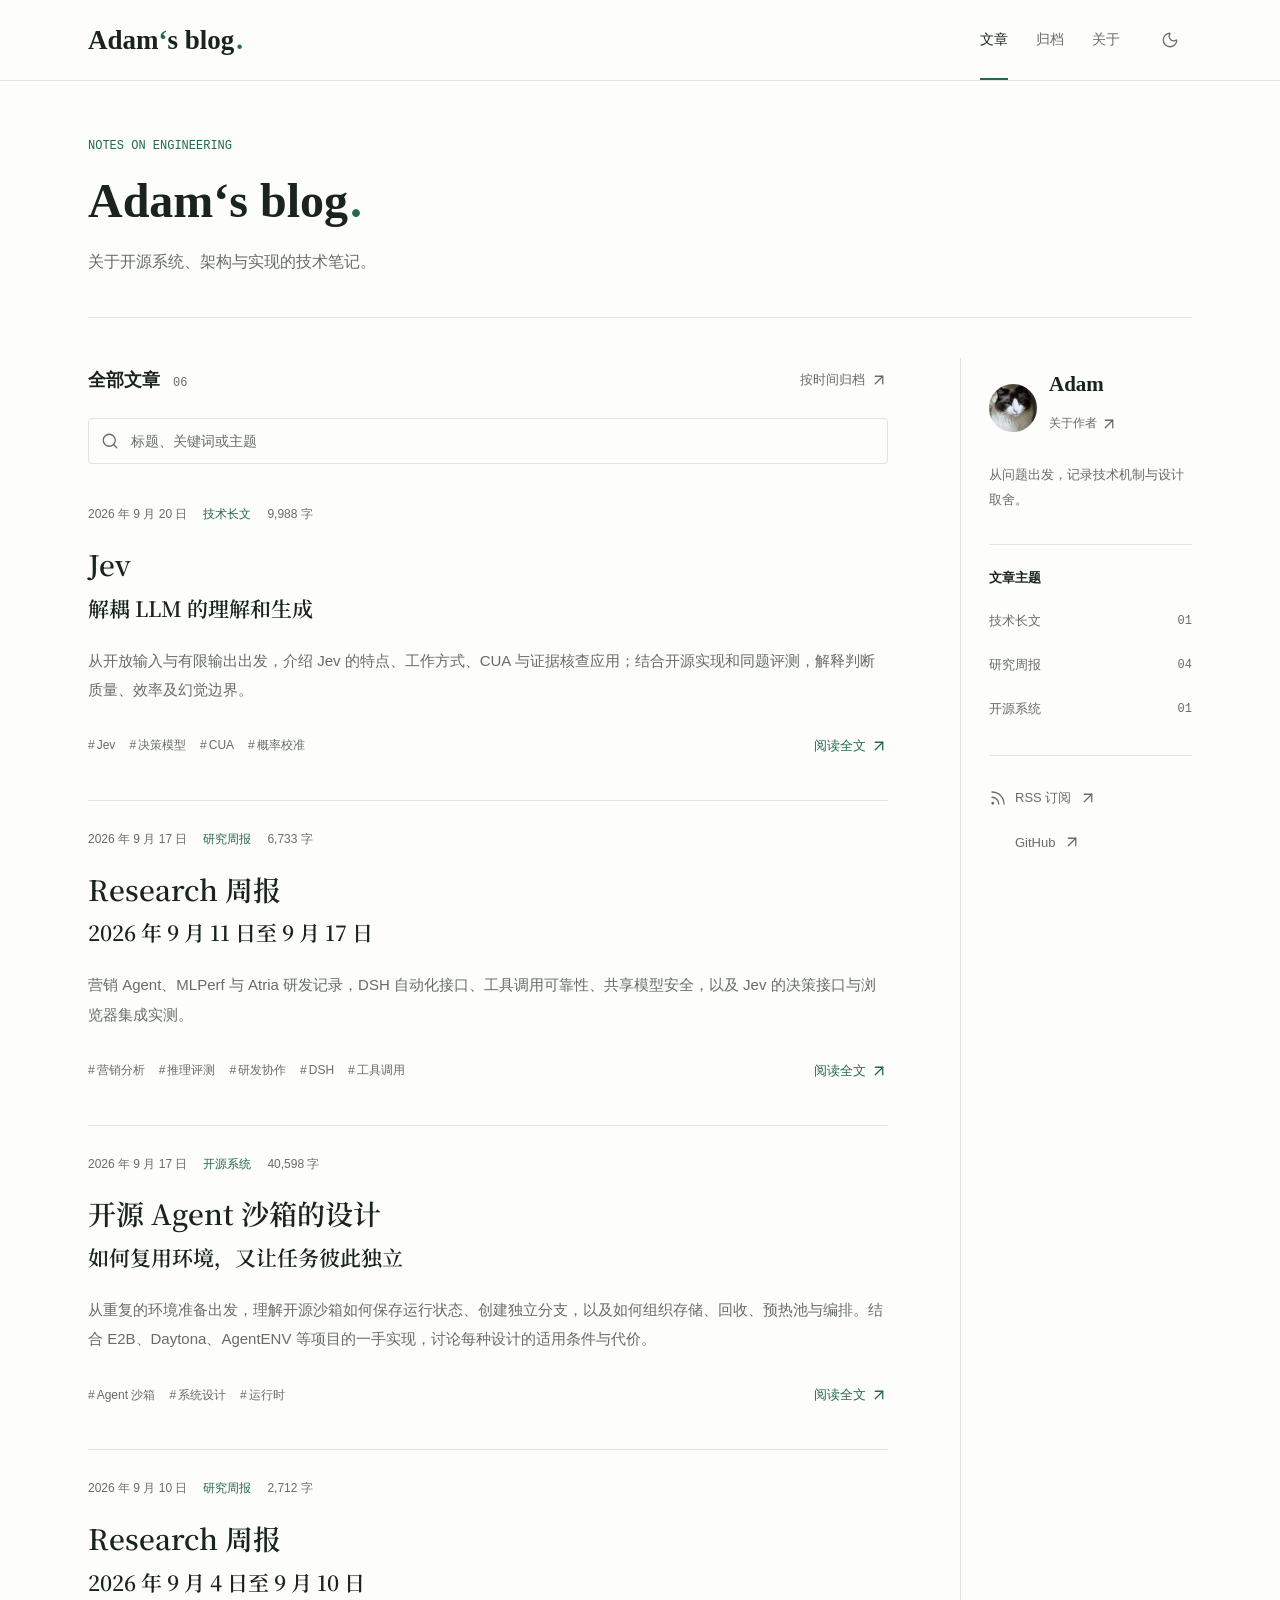
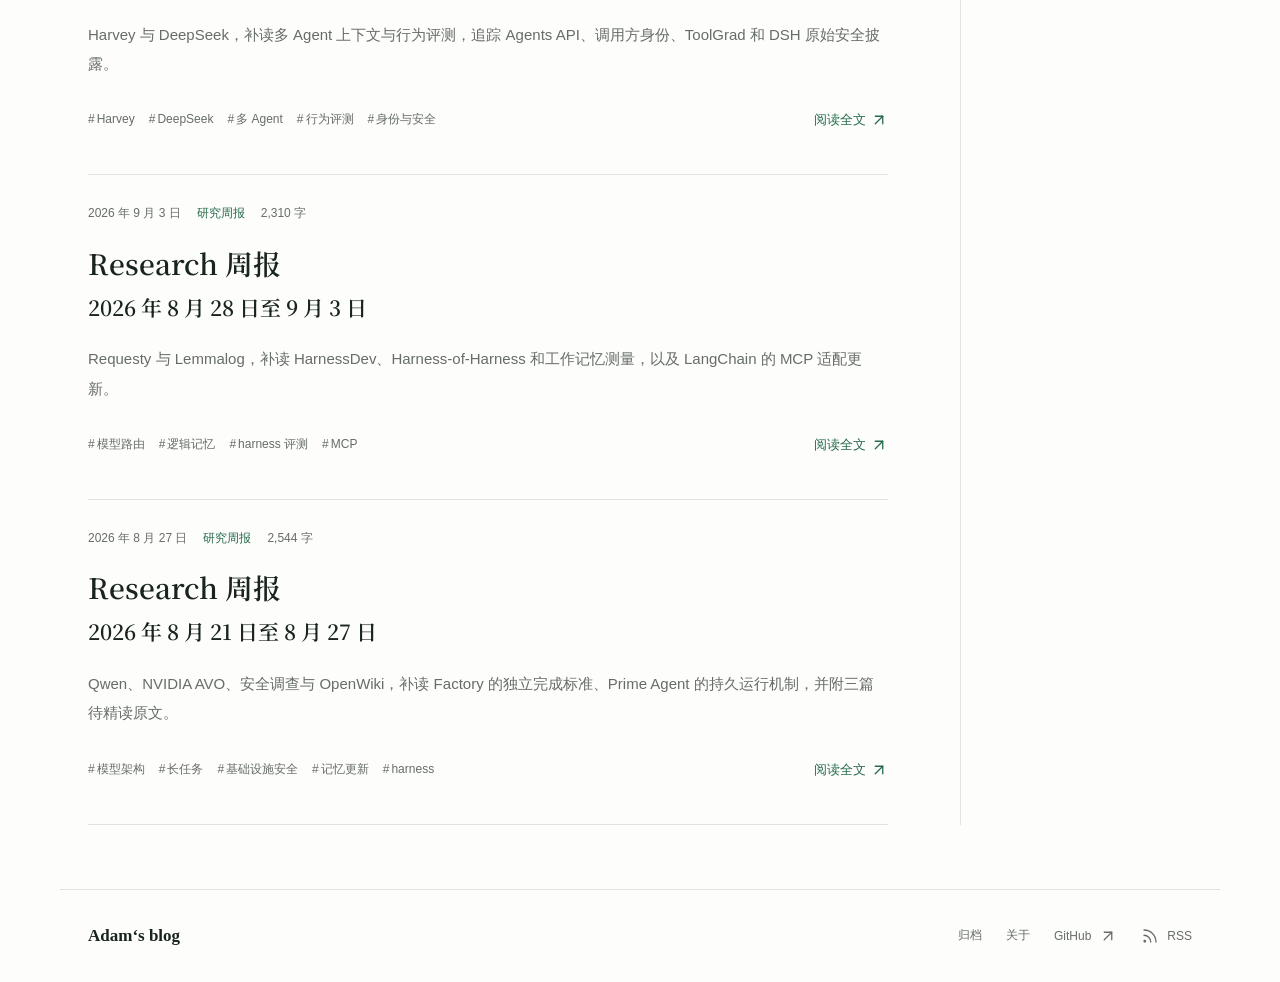
==== commit a8180136: "更新 Jev 长文：特点、方法、应用与效果" ====
--- a/index.html
+++ b/index.html
@@ -13,7 +13,7 @@
 <link rel="canonical" href="https://saltadamw.github.io/blog/">
 <link rel="alternate" type="application/rss+xml" title="Adam‘s blog" href="feed.xml">
 <link rel="icon" href="assets/avatar.jpg" type="image/jpeg">
-<link rel="stylesheet" href="assets/style.css?v=687c667aee50">
+<link rel="stylesheet" href="assets/style.css?v=57faf8d63467">
 <script src="assets/site.js?v=6dee74f69ee7" defer></script>
 <script src="assets/analytics.js?v=23a2bb2f0950" defer></script>
 <title>Adam‘s blog</title>
@@ -37,11 +37,11 @@
   <circle cx="11" cy="11" r="8" />
 </svg><input id="post-query" type="search" name="q" placeholder="标题、关键词或主题" autocomplete="off"><button type="reset" class="clear-search" hidden>清除</button></div></form>
         <p class="search-status" role="status" aria-live="polite" hidden></p>
-        <ul class="post-list"><li class="post-entry" data-search="Jev：解耦 LLM 的理解和生成 输入的表达和情境不断变化，输出却常常只有有限选项。从 Jev 出发，结合 kev、simple-jev 与 FIRST，解释直接决策的计算、训练、评测和适用边界。 技术长文 Jev 决策模型 模型训练 概率校准"><article>
-      <div class="post-entry-meta"><time datetime="2026-09-20">2026 年 9 月 20 日</time><span>技术长文</span><span>8,089 字</span></div>
+        <ul class="post-list"><li class="post-entry" data-search="Jev：解耦 LLM 的理解和生成 从开放输入与有限输出出发，介绍 Jev 的特点、工作方式、CUA 与证据核查应用；结合开源实现和同题评测，解释判断质量、效率及幻觉边界。 技术长文 Jev 决策模型 CUA 概率校准"><article>
+      <div class="post-entry-meta"><time datetime="2026-09-20">2026 年 9 月 20 日</time><span>技术长文</span><span>9,988 字</span></div>
       <h3><a class="post-title" href="posts/jev-understanding-and-generation/index.html">Jev<span class="post-subtitle">解耦 LLM 的理解和生成</span></a></h3>
-      <p class="post-excerpt">输入的表达和情境不断变化，输出却常常只有有限选项。从 Jev 出发，结合 kev、simple-jev 与 FIRST，解释直接决策的计算、训练、评测和适用边界。</p>
-      <div class="post-entry-bottom"><div class="post-tags"><span>Jev</span><span>决策模型</span><span>模型训练</span><span>概率校准</span></div><a class="read-post" href="posts/jev-understanding-and-generation/index.html" aria-label="阅读：Jev：解耦 LLM 的理解和生成">阅读全文 <svg xmlns="http://www.w3.org/2000/svg" class="icon icon-arrow-up-right" width="20" height="20" viewBox="0 0 24 24" fill="none" stroke="currentColor" stroke-width="2" stroke-linecap="round" stroke-linejoin="round" aria-hidden="true" focusable="false">
+      <p class="post-excerpt">从开放输入与有限输出出发，介绍 Jev 的特点、工作方式、CUA 与证据核查应用；结合开源实现和同题评测，解释判断质量、效率及幻觉边界。</p>
+      <div class="post-entry-bottom"><div class="post-tags"><span>Jev</span><span>决策模型</span><span>CUA</span><span>概率校准</span></div><a class="read-post" href="posts/jev-understanding-and-generation/index.html" aria-label="阅读：Jev：解耦 LLM 的理解和生成">阅读全文 <svg xmlns="http://www.w3.org/2000/svg" class="icon icon-arrow-up-right" width="20" height="20" viewBox="0 0 24 24" fill="none" stroke="currentColor" stroke-width="2" stroke-linecap="round" stroke-linejoin="round" aria-hidden="true" focusable="false">
   <path d="M7 7h10v10" />
   <path d="M7 17 17 7" />
 </svg></a></div>
--- a/assets/style.css
+++ b/assets/style.css
@@ -126,6 +126,8 @@
 @media (max-width: 560px) {
   .prose-table table { font-size: 13px; }
   .prose-table th, .prose-table td { padding: 10px 7px; }
+  .prose-table th:first-child, .prose-table td:first-child { width: 48%; }
+  .prose-table th:nth-child(2), .prose-table td:nth-child(2) { width: 32%; }
 }
 .entry-figure { margin: 32px 0; padding: 12px 0 16px; border-block: 1px solid var(--line); }
 .entry-figure .figure-open, .entry-figure picture { display: block; }
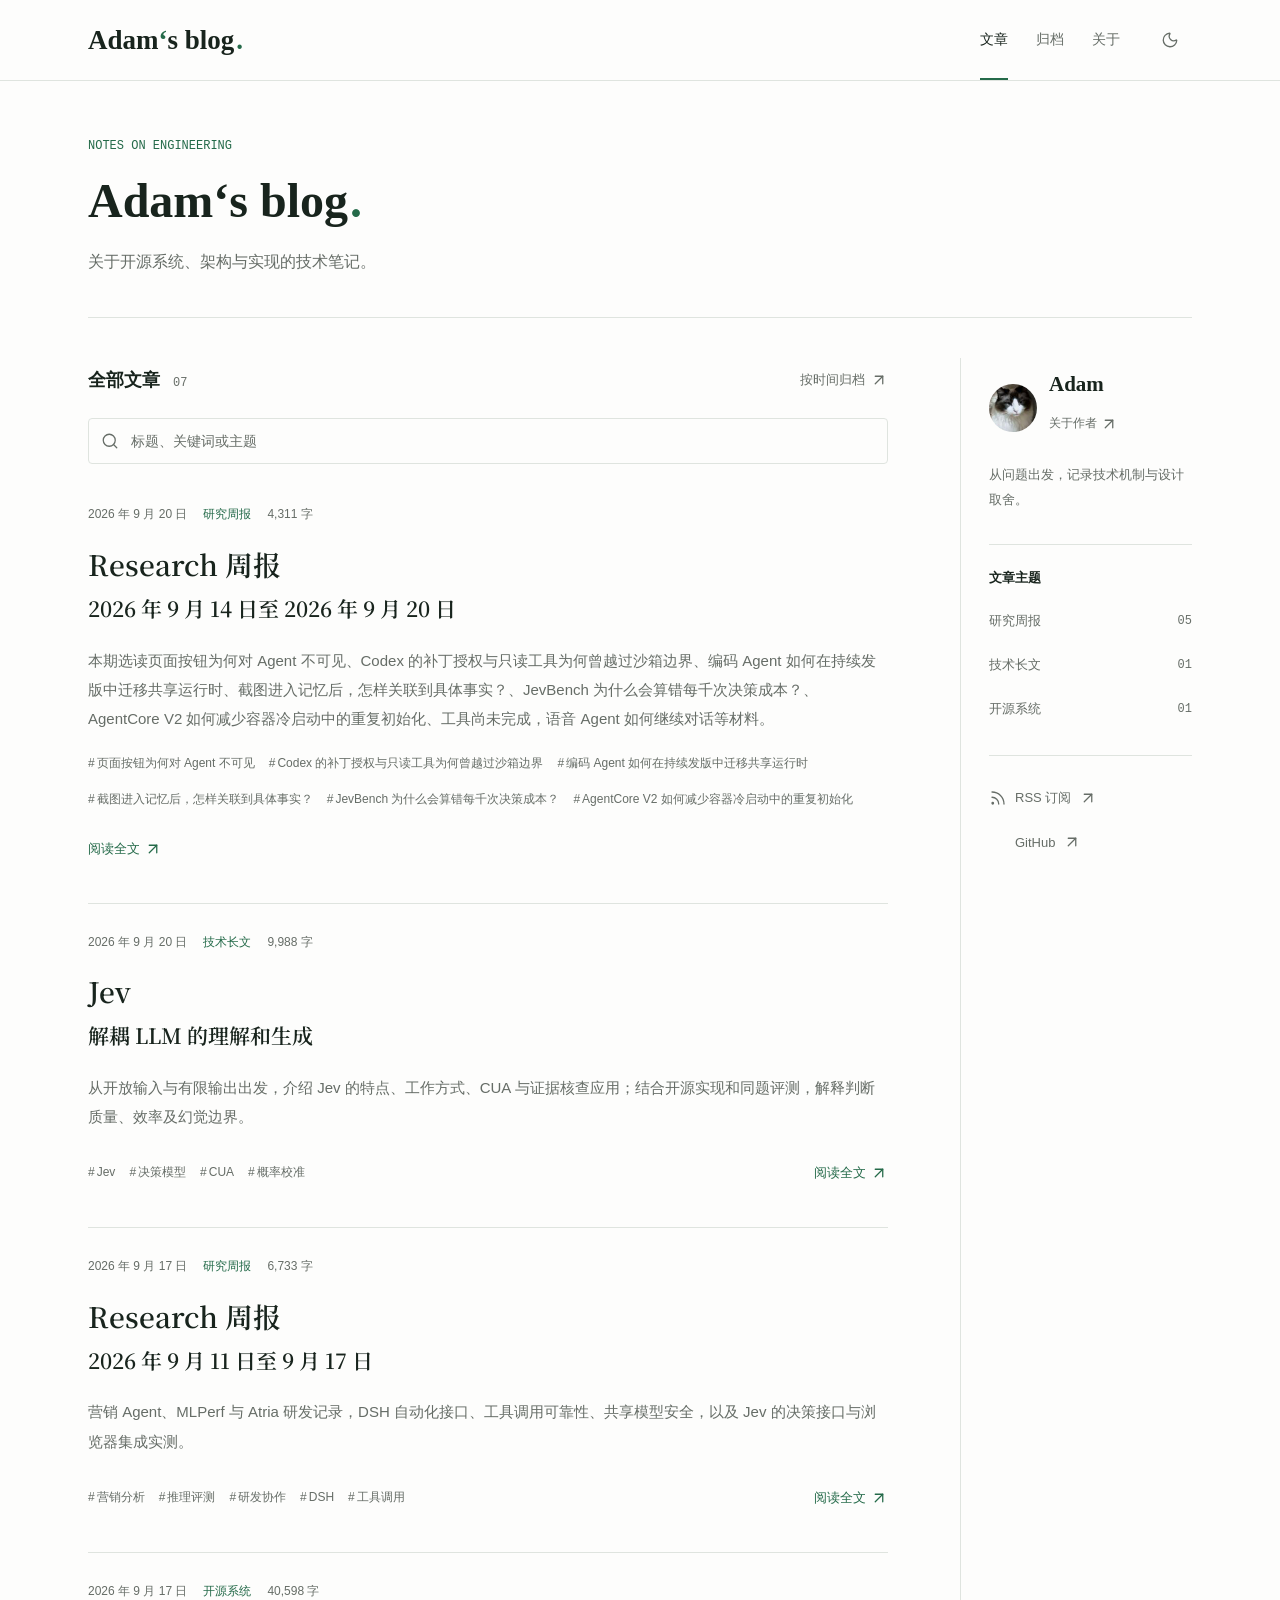
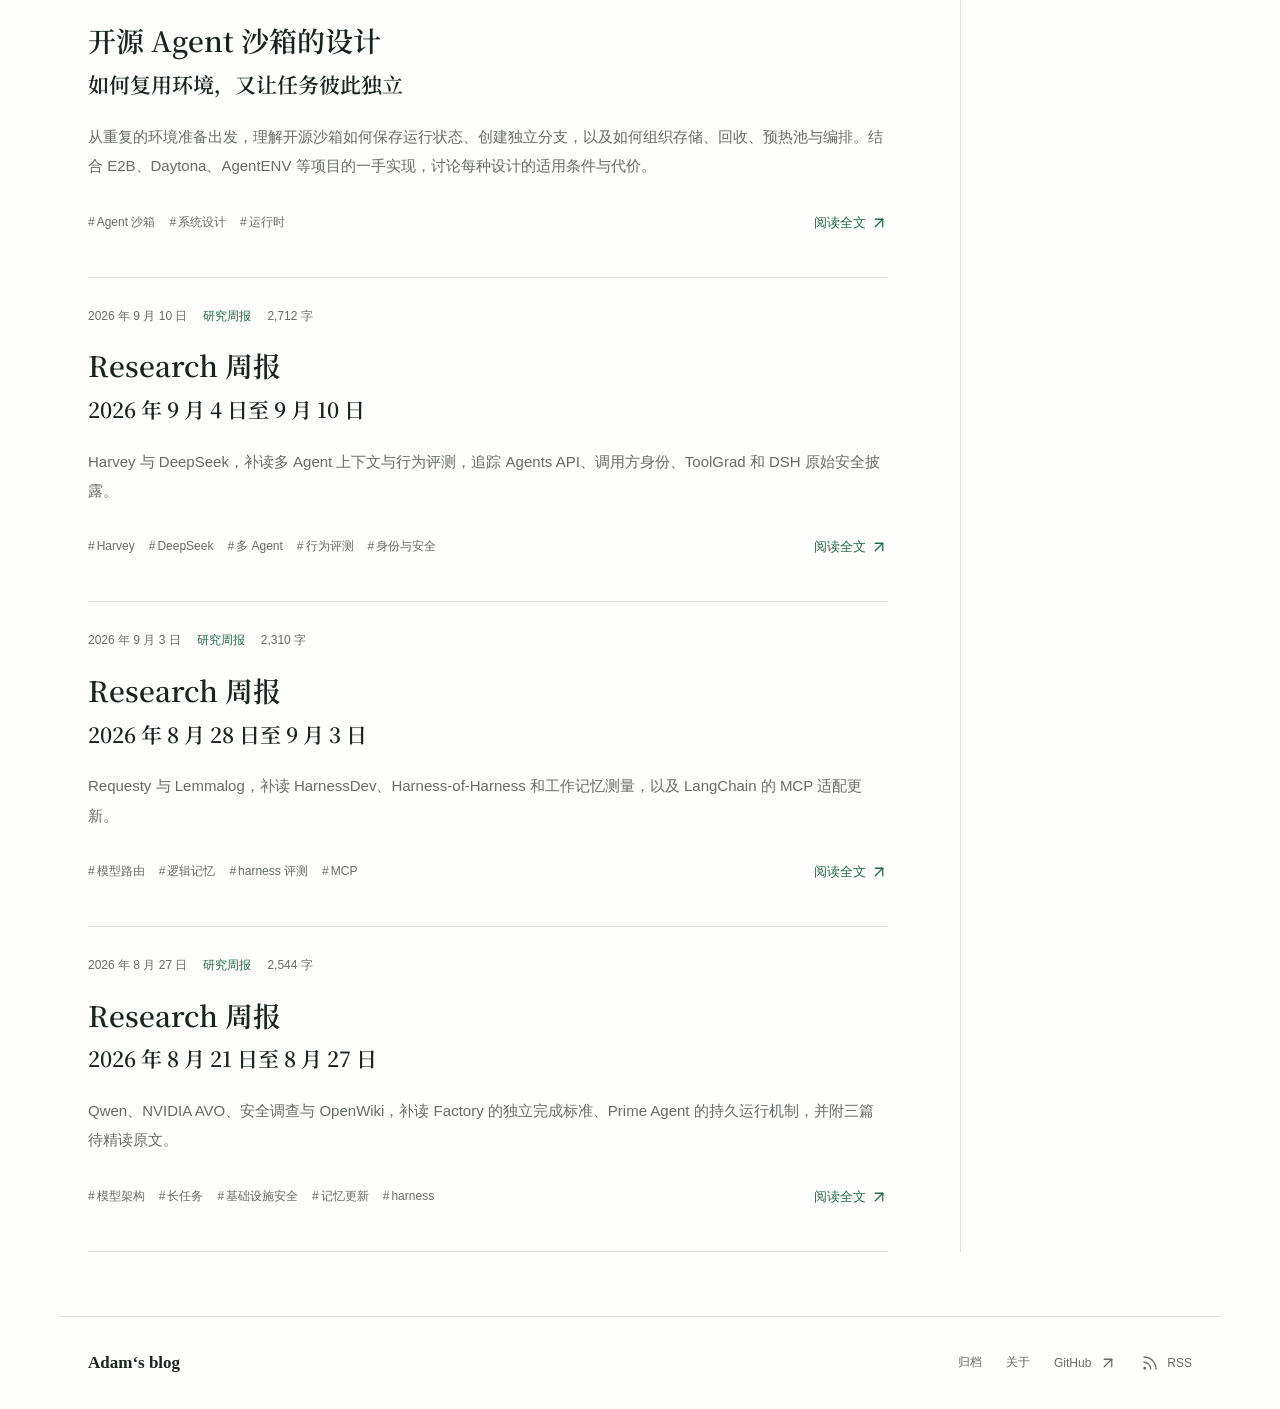
==== commit e2ba5a82: "更新 2026-09-20 研究周报及原文来源" ====
--- a/index.html
+++ b/index.html
@@ -28,7 +28,7 @@
 <main id="main-content" class="blog-main" tabindex="-1" data-legacy-article="posts/open-source-agent-sandbox/index.html">
       <header class="blog-intro"><p class="section-eyebrow">NOTES ON ENGINEERING</p><h1>Adam‘s blog<span class="brand-dot" aria-hidden="true">.</span></h1><p class="blog-description">关于开源系统、架构与实现的技术笔记。</p><span class="visit-stat" data-view-count="busuanzi_site_pv" hidden>本站访问 <span class="visit-value" data-count-value role="status">加载中</span></span></header>
       <div class="blog-grid"><section id="articles" class="post-collection" aria-labelledby="collection-title">
-        <div class="collection-heading"><h2 id="collection-title">全部文章 <span>06</span></h2><a href="archive/index.html">按时间归档 <svg xmlns="http://www.w3.org/2000/svg" class="icon icon-arrow-up-right" width="20" height="20" viewBox="0 0 24 24" fill="none" stroke="currentColor" stroke-width="2" stroke-linecap="round" stroke-linejoin="round" aria-hidden="true" focusable="false">
+        <div class="collection-heading"><h2 id="collection-title">全部文章 <span>07</span></h2><a href="archive/index.html">按时间归档 <svg xmlns="http://www.w3.org/2000/svg" class="icon icon-arrow-up-right" width="20" height="20" viewBox="0 0 24 24" fill="none" stroke="currentColor" stroke-width="2" stroke-linecap="round" stroke-linejoin="round" aria-hidden="true" focusable="false">
   <path d="M7 7h10v10" />
   <path d="M7 17 17 7" />
 </svg></a></div>
@@ -37,7 +37,15 @@
   <circle cx="11" cy="11" r="8" />
 </svg><input id="post-query" type="search" name="q" placeholder="标题、关键词或主题" autocomplete="off"><button type="reset" class="clear-search" hidden>清除</button></div></form>
         <p class="search-status" role="status" aria-live="polite" hidden></p>
-        <ul class="post-list"><li class="post-entry" data-search="Jev：解耦 LLM 的理解和生成 从开放输入与有限输出出发，介绍 Jev 的特点、工作方式、CUA 与证据核查应用；结合开源实现和同题评测，解释判断质量、效率及幻觉边界。 技术长文 Jev 决策模型 CUA 概率校准"><article>
+        <ul class="post-list"><li class="post-entry" data-search="Research 周报：2026 年 9 月 14 日至 2026 年 9 月 20 日 本期选读页面按钮为何对 Agent 不可见、Codex 的补丁授权与只读工具为何曾越过沙箱边界、编码 Agent 如何在持续发版中迁移共享运行时、截图进入记忆后，怎样关联到具体事实？、JevBench 为什么会算错每千次决策成本？、AgentCore V2 如何减少容器冷启动中的重复初始化、工具尚未完成，语音 Agent 如何继续对话等材料。 研究周报 页面按钮为何对 Agent 不可见 Codex 的补丁授权与只读工具为何曾越过沙箱边界 编码 Agent 如何在持续发版中迁移共享运行时 截图进入记忆后，怎样关联到具体事实？ JevBench 为什么会算错每千次决策成本？ AgentCore V2 如何减少容器冷启动中的重复初始化"><article>
+      <div class="post-entry-meta"><time datetime="2026-09-20">2026 年 9 月 20 日</time><span>研究周报</span><span>4,311 字</span></div>
+      <h3><a class="post-title" href="posts/weekly-agent-research-2026-09-20/index.html">Research 周报<span class="post-subtitle">2026 年 9 月 14 日至 2026 年 9 月 20 日</span></a></h3>
+      <p class="post-excerpt">本期选读页面按钮为何对 Agent 不可见、Codex 的补丁授权与只读工具为何曾越过沙箱边界、编码 Agent 如何在持续发版中迁移共享运行时、截图进入记忆后，怎样关联到具体事实？、JevBench 为什么会算错每千次决策成本？、AgentCore V2 如何减少容器冷启动中的重复初始化、工具尚未完成，语音 Agent 如何继续对话等材料。</p>
+      <div class="post-entry-bottom"><div class="post-tags"><span>页面按钮为何对 Agent 不可见</span><span>Codex 的补丁授权与只读工具为何曾越过沙箱边界</span><span>编码 Agent 如何在持续发版中迁移共享运行时</span><span>截图进入记忆后，怎样关联到具体事实？</span><span>JevBench 为什么会算错每千次决策成本？</span><span>AgentCore V2 如何减少容器冷启动中的重复初始化</span></div><a class="read-post" href="posts/weekly-agent-research-2026-09-20/index.html" aria-label="阅读：Research 周报：2026 年 9 月 14 日至 2026 年 9 月 20 日">阅读全文 <svg xmlns="http://www.w3.org/2000/svg" class="icon icon-arrow-up-right" width="20" height="20" viewBox="0 0 24 24" fill="none" stroke="currentColor" stroke-width="2" stroke-linecap="round" stroke-linejoin="round" aria-hidden="true" focusable="false">
+  <path d="M7 7h10v10" />
+  <path d="M7 17 17 7" />
+</svg></a></div>
+    </article></li><li class="post-entry" data-search="Jev：解耦 LLM 的理解和生成 从开放输入与有限输出出发，介绍 Jev 的特点、工作方式、CUA 与证据核查应用；结合开源实现和同题评测，解释判断质量、效率及幻觉边界。 技术长文 Jev 决策模型 CUA 概率校准"><article>
       <div class="post-entry-meta"><time datetime="2026-09-20">2026 年 9 月 20 日</time><span>技术长文</span><span>9,988 字</span></div>
       <h3><a class="post-title" href="posts/jev-understanding-and-generation/index.html">Jev<span class="post-subtitle">解耦 LLM 的理解和生成</span></a></h3>
       <p class="post-excerpt">从开放输入与有限输出出发，介绍 Jev 的特点、工作方式、CUA 与证据核查应用；结合开源实现和同题评测，解释判断质量、效率及幻觉边界。</p>
@@ -93,7 +101,7 @@
   <path d="M7 17 17 7" />
 </svg></a></div></div>
         <p class="profile-note">从问题出发，记录技术机制与设计取舍。</p>
-        <section class="topic-section"><h2>文章主题</h2><ul><li><a href="index.html?q=%E6%8A%80%E6%9C%AF%E9%95%BF%E6%96%87#articles"><span>技术长文</span><span>01</span></a></li><li><a href="index.html?q=%E7%A0%94%E7%A9%B6%E5%91%A8%E6%8A%A5#articles"><span>研究周报</span><span>04</span></a></li><li><a href="index.html?q=%E5%BC%80%E6%BA%90%E7%B3%BB%E7%BB%9F#articles"><span>开源系统</span><span>01</span></a></li></ul></section>
+        <section class="topic-section"><h2>文章主题</h2><ul><li><a href="index.html?q=%E7%A0%94%E7%A9%B6%E5%91%A8%E6%8A%A5#articles"><span>研究周报</span><span>05</span></a></li><li><a href="index.html?q=%E6%8A%80%E6%9C%AF%E9%95%BF%E6%96%87#articles"><span>技术长文</span><span>01</span></a></li><li><a href="index.html?q=%E5%BC%80%E6%BA%90%E7%B3%BB%E7%BB%9F#articles"><span>开源系统</span><span>01</span></a></li></ul></section>
         <a class="sidebar-feed" href="feed.xml"><svg xmlns="http://www.w3.org/2000/svg" class="icon icon-rss" width="20" height="20" viewBox="0 0 24 24" fill="none" stroke="currentColor" stroke-width="2" stroke-linecap="round" stroke-linejoin="round" aria-hidden="true" focusable="false">
   <path d="M4 11a9 9 0 0 1 9 9" />
   <path d="M4 4a16 16 0 0 1 16 16" />
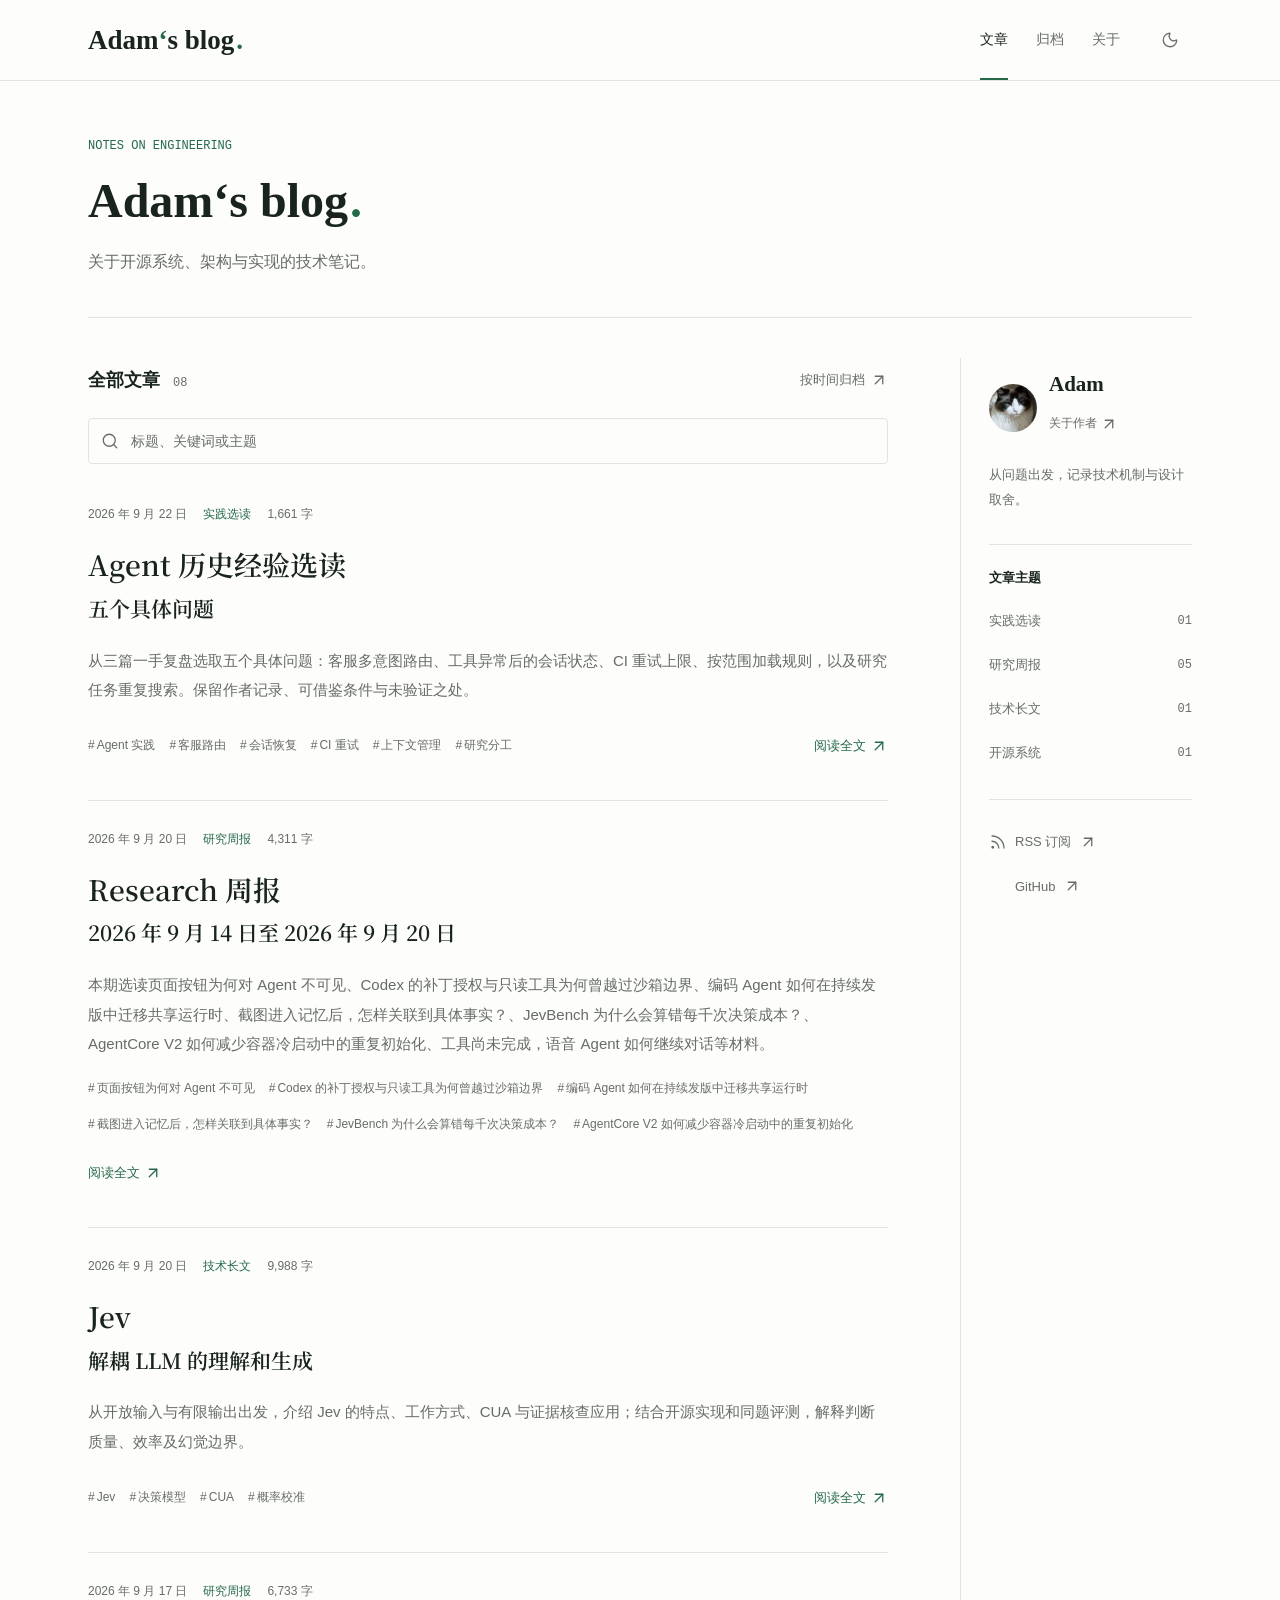
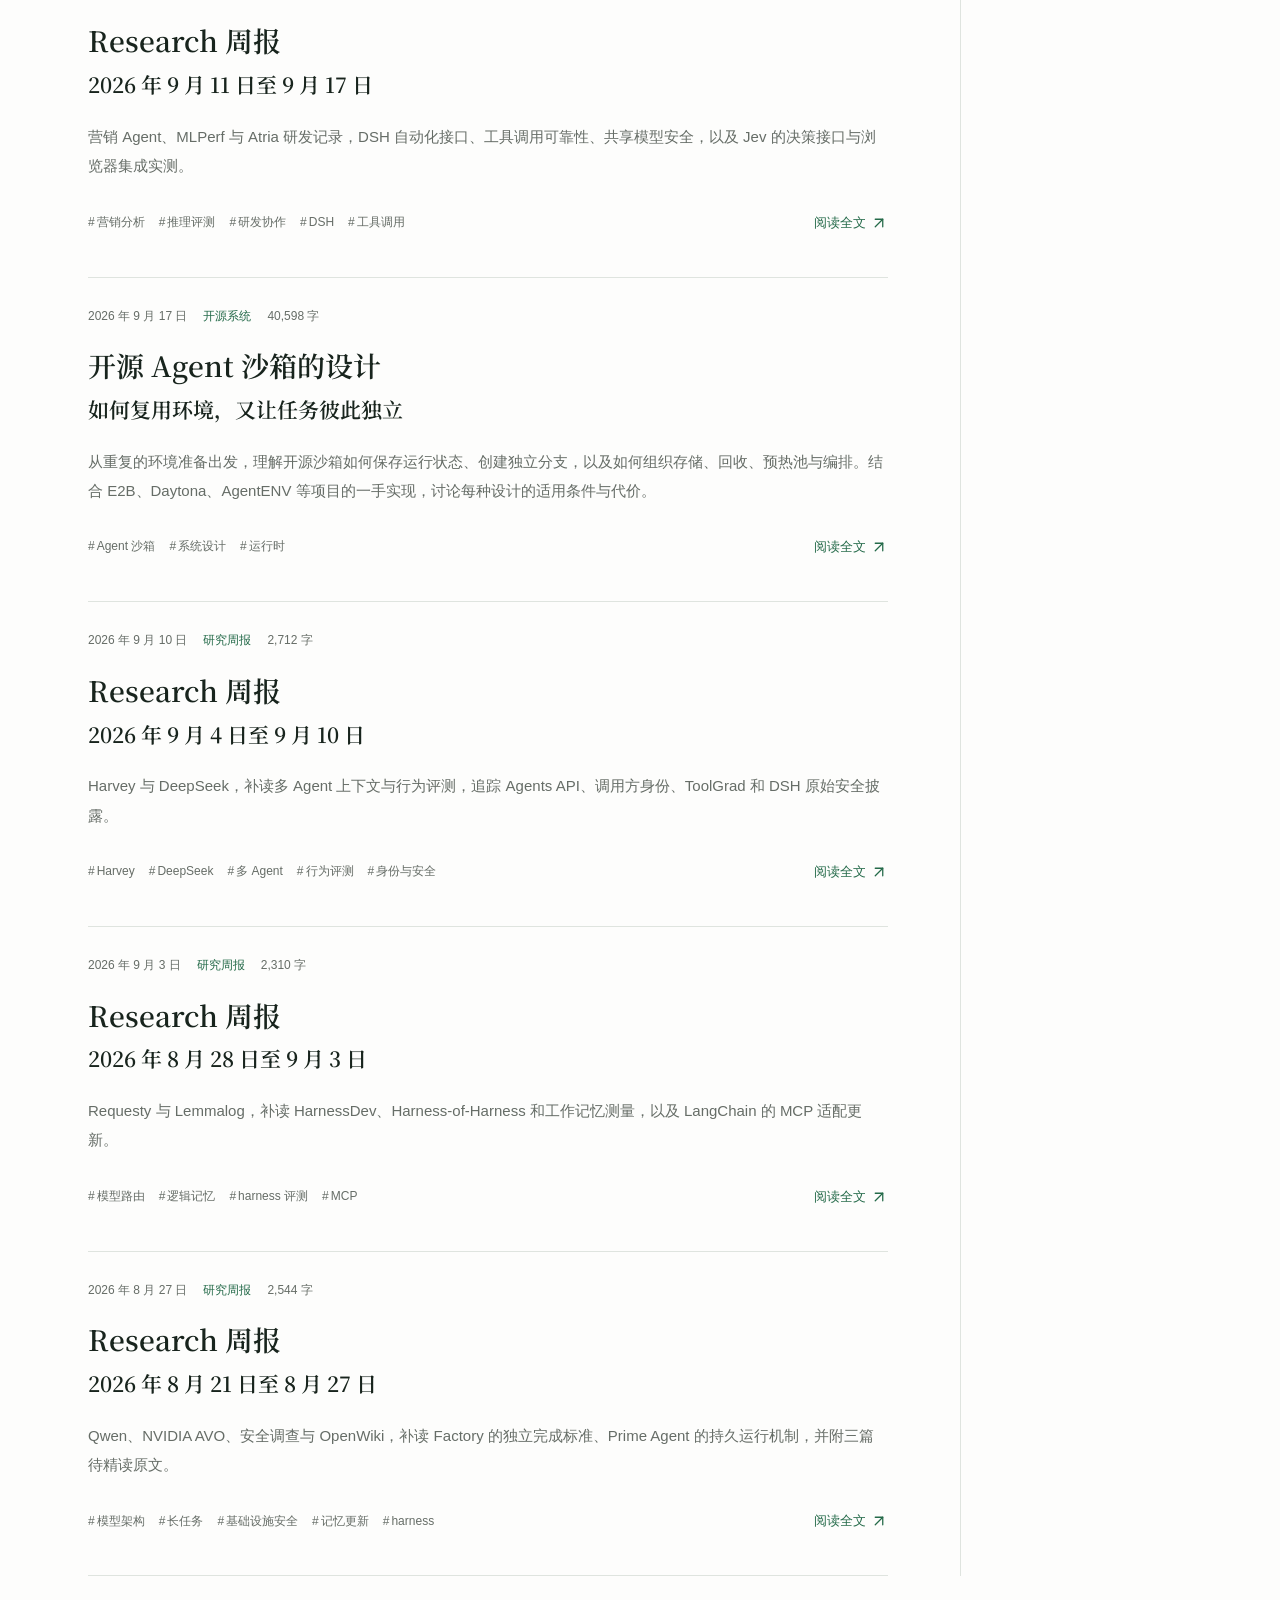
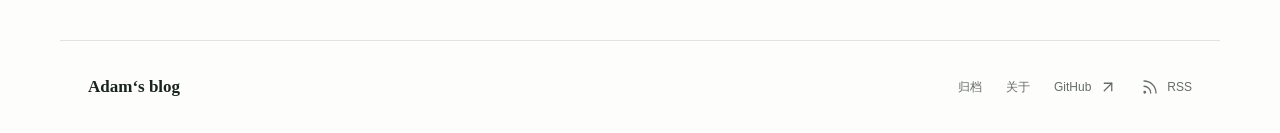
==== commit 08971d35: "发布 Agent 历史经验选读：五个具体问题" ====
--- a/index.html
+++ b/index.html
@@ -28,7 +28,7 @@
 <main id="main-content" class="blog-main" tabindex="-1" data-legacy-article="posts/open-source-agent-sandbox/index.html">
       <header class="blog-intro"><p class="section-eyebrow">NOTES ON ENGINEERING</p><h1>Adam‘s blog<span class="brand-dot" aria-hidden="true">.</span></h1><p class="blog-description">关于开源系统、架构与实现的技术笔记。</p><span class="visit-stat" data-view-count="busuanzi_site_pv" hidden>本站访问 <span class="visit-value" data-count-value role="status">加载中</span></span></header>
       <div class="blog-grid"><section id="articles" class="post-collection" aria-labelledby="collection-title">
-        <div class="collection-heading"><h2 id="collection-title">全部文章 <span>07</span></h2><a href="archive/index.html">按时间归档 <svg xmlns="http://www.w3.org/2000/svg" class="icon icon-arrow-up-right" width="20" height="20" viewBox="0 0 24 24" fill="none" stroke="currentColor" stroke-width="2" stroke-linecap="round" stroke-linejoin="round" aria-hidden="true" focusable="false">
+        <div class="collection-heading"><h2 id="collection-title">全部文章 <span>08</span></h2><a href="archive/index.html">按时间归档 <svg xmlns="http://www.w3.org/2000/svg" class="icon icon-arrow-up-right" width="20" height="20" viewBox="0 0 24 24" fill="none" stroke="currentColor" stroke-width="2" stroke-linecap="round" stroke-linejoin="round" aria-hidden="true" focusable="false">
   <path d="M7 7h10v10" />
   <path d="M7 17 17 7" />
 </svg></a></div>
@@ -37,7 +37,15 @@
   <circle cx="11" cy="11" r="8" />
 </svg><input id="post-query" type="search" name="q" placeholder="标题、关键词或主题" autocomplete="off"><button type="reset" class="clear-search" hidden>清除</button></div></form>
         <p class="search-status" role="status" aria-live="polite" hidden></p>
-        <ul class="post-list"><li class="post-entry" data-search="Research 周报：2026 年 9 月 14 日至 2026 年 9 月 20 日 本期选读页面按钮为何对 Agent 不可见、Codex 的补丁授权与只读工具为何曾越过沙箱边界、编码 Agent 如何在持续发版中迁移共享运行时、截图进入记忆后，怎样关联到具体事实？、JevBench 为什么会算错每千次决策成本？、AgentCore V2 如何减少容器冷启动中的重复初始化、工具尚未完成，语音 Agent 如何继续对话等材料。 研究周报 页面按钮为何对 Agent 不可见 Codex 的补丁授权与只读工具为何曾越过沙箱边界 编码 Agent 如何在持续发版中迁移共享运行时 截图进入记忆后，怎样关联到具体事实？ JevBench 为什么会算错每千次决策成本？ AgentCore V2 如何减少容器冷启动中的重复初始化"><article>
+        <ul class="post-list"><li class="post-entry" data-search="Agent 历史经验选读：五个具体问题 从三篇一手复盘选取五个具体问题：客服多意图路由、工具异常后的会话状态、CI 重试上限、按范围加载规则，以及研究任务重复搜索。保留作者记录、可借鉴条件与未验证之处。 实践选读 Agent 实践 客服路由 会话恢复 CI 重试 上下文管理 研究分工"><article>
+      <div class="post-entry-meta"><time datetime="2026-09-22">2026 年 9 月 22 日</time><span>实践选读</span><span>1,661 字</span></div>
+      <h3><a class="post-title" href="posts/agent-experience-five-lessons/index.html">Agent 历史经验选读<span class="post-subtitle">五个具体问题</span></a></h3>
+      <p class="post-excerpt">从三篇一手复盘选取五个具体问题：客服多意图路由、工具异常后的会话状态、CI 重试上限、按范围加载规则，以及研究任务重复搜索。保留作者记录、可借鉴条件与未验证之处。</p>
+      <div class="post-entry-bottom"><div class="post-tags"><span>Agent 实践</span><span>客服路由</span><span>会话恢复</span><span>CI 重试</span><span>上下文管理</span><span>研究分工</span></div><a class="read-post" href="posts/agent-experience-five-lessons/index.html" aria-label="阅读：Agent 历史经验选读：五个具体问题">阅读全文 <svg xmlns="http://www.w3.org/2000/svg" class="icon icon-arrow-up-right" width="20" height="20" viewBox="0 0 24 24" fill="none" stroke="currentColor" stroke-width="2" stroke-linecap="round" stroke-linejoin="round" aria-hidden="true" focusable="false">
+  <path d="M7 7h10v10" />
+  <path d="M7 17 17 7" />
+</svg></a></div>
+    </article></li><li class="post-entry" data-search="Research 周报：2026 年 9 月 14 日至 2026 年 9 月 20 日 本期选读页面按钮为何对 Agent 不可见、Codex 的补丁授权与只读工具为何曾越过沙箱边界、编码 Agent 如何在持续发版中迁移共享运行时、截图进入记忆后，怎样关联到具体事实？、JevBench 为什么会算错每千次决策成本？、AgentCore V2 如何减少容器冷启动中的重复初始化、工具尚未完成，语音 Agent 如何继续对话等材料。 研究周报 页面按钮为何对 Agent 不可见 Codex 的补丁授权与只读工具为何曾越过沙箱边界 编码 Agent 如何在持续发版中迁移共享运行时 截图进入记忆后，怎样关联到具体事实？ JevBench 为什么会算错每千次决策成本？ AgentCore V2 如何减少容器冷启动中的重复初始化"><article>
       <div class="post-entry-meta"><time datetime="2026-09-20">2026 年 9 月 20 日</time><span>研究周报</span><span>4,311 字</span></div>
       <h3><a class="post-title" href="posts/weekly-agent-research-2026-09-20/index.html">Research 周报<span class="post-subtitle">2026 年 9 月 14 日至 2026 年 9 月 20 日</span></a></h3>
       <p class="post-excerpt">本期选读页面按钮为何对 Agent 不可见、Codex 的补丁授权与只读工具为何曾越过沙箱边界、编码 Agent 如何在持续发版中迁移共享运行时、截图进入记忆后，怎样关联到具体事实？、JevBench 为什么会算错每千次决策成本？、AgentCore V2 如何减少容器冷启动中的重复初始化、工具尚未完成，语音 Agent 如何继续对话等材料。</p>
@@ -101,7 +109,7 @@
   <path d="M7 17 17 7" />
 </svg></a></div></div>
         <p class="profile-note">从问题出发，记录技术机制与设计取舍。</p>
-        <section class="topic-section"><h2>文章主题</h2><ul><li><a href="index.html?q=%E7%A0%94%E7%A9%B6%E5%91%A8%E6%8A%A5#articles"><span>研究周报</span><span>05</span></a></li><li><a href="index.html?q=%E6%8A%80%E6%9C%AF%E9%95%BF%E6%96%87#articles"><span>技术长文</span><span>01</span></a></li><li><a href="index.html?q=%E5%BC%80%E6%BA%90%E7%B3%BB%E7%BB%9F#articles"><span>开源系统</span><span>01</span></a></li></ul></section>
+        <section class="topic-section"><h2>文章主题</h2><ul><li><a href="index.html?q=%E5%AE%9E%E8%B7%B5%E9%80%89%E8%AF%BB#articles"><span>实践选读</span><span>01</span></a></li><li><a href="index.html?q=%E7%A0%94%E7%A9%B6%E5%91%A8%E6%8A%A5#articles"><span>研究周报</span><span>05</span></a></li><li><a href="index.html?q=%E6%8A%80%E6%9C%AF%E9%95%BF%E6%96%87#articles"><span>技术长文</span><span>01</span></a></li><li><a href="index.html?q=%E5%BC%80%E6%BA%90%E7%B3%BB%E7%BB%9F#articles"><span>开源系统</span><span>01</span></a></li></ul></section>
         <a class="sidebar-feed" href="feed.xml"><svg xmlns="http://www.w3.org/2000/svg" class="icon icon-rss" width="20" height="20" viewBox="0 0 24 24" fill="none" stroke="currentColor" stroke-width="2" stroke-linecap="round" stroke-linejoin="round" aria-hidden="true" focusable="false">
   <path d="M4 11a9 9 0 0 1 9 9" />
   <path d="M4 4a16 16 0 0 1 16 16" />
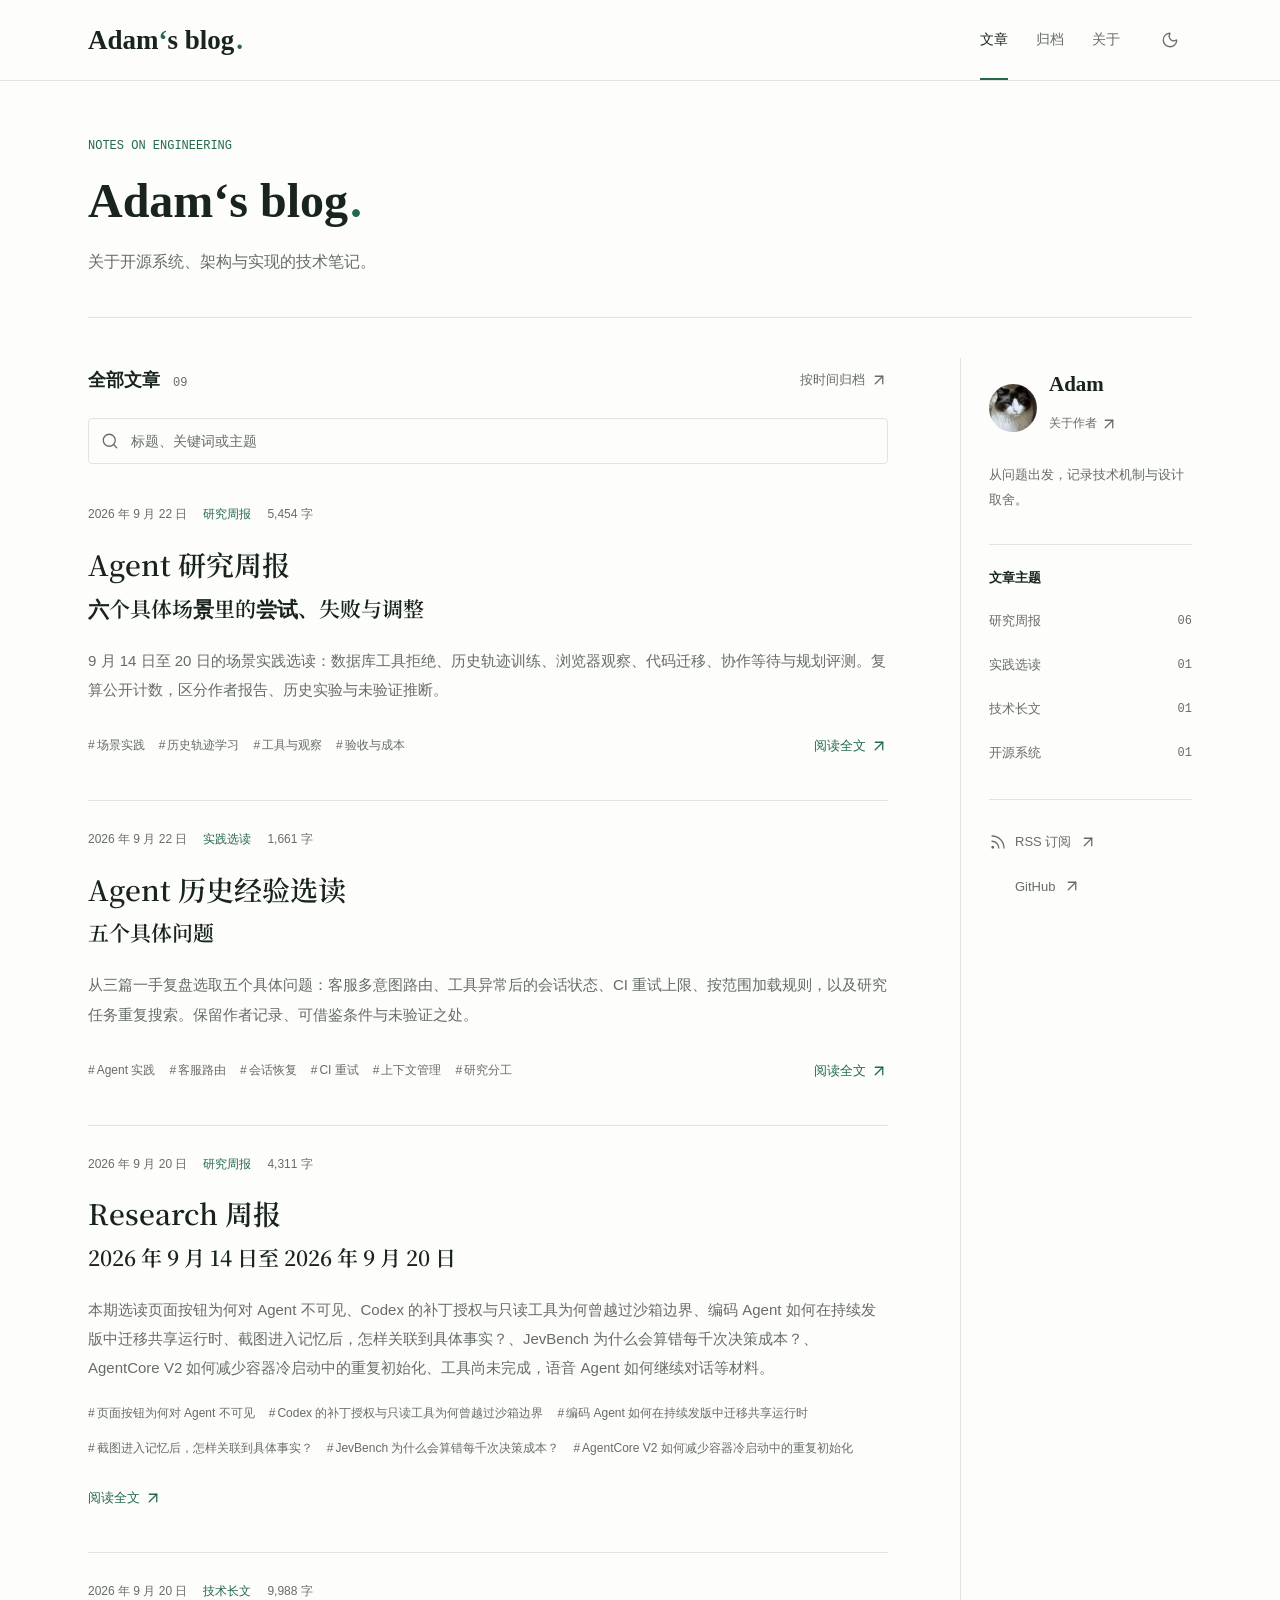
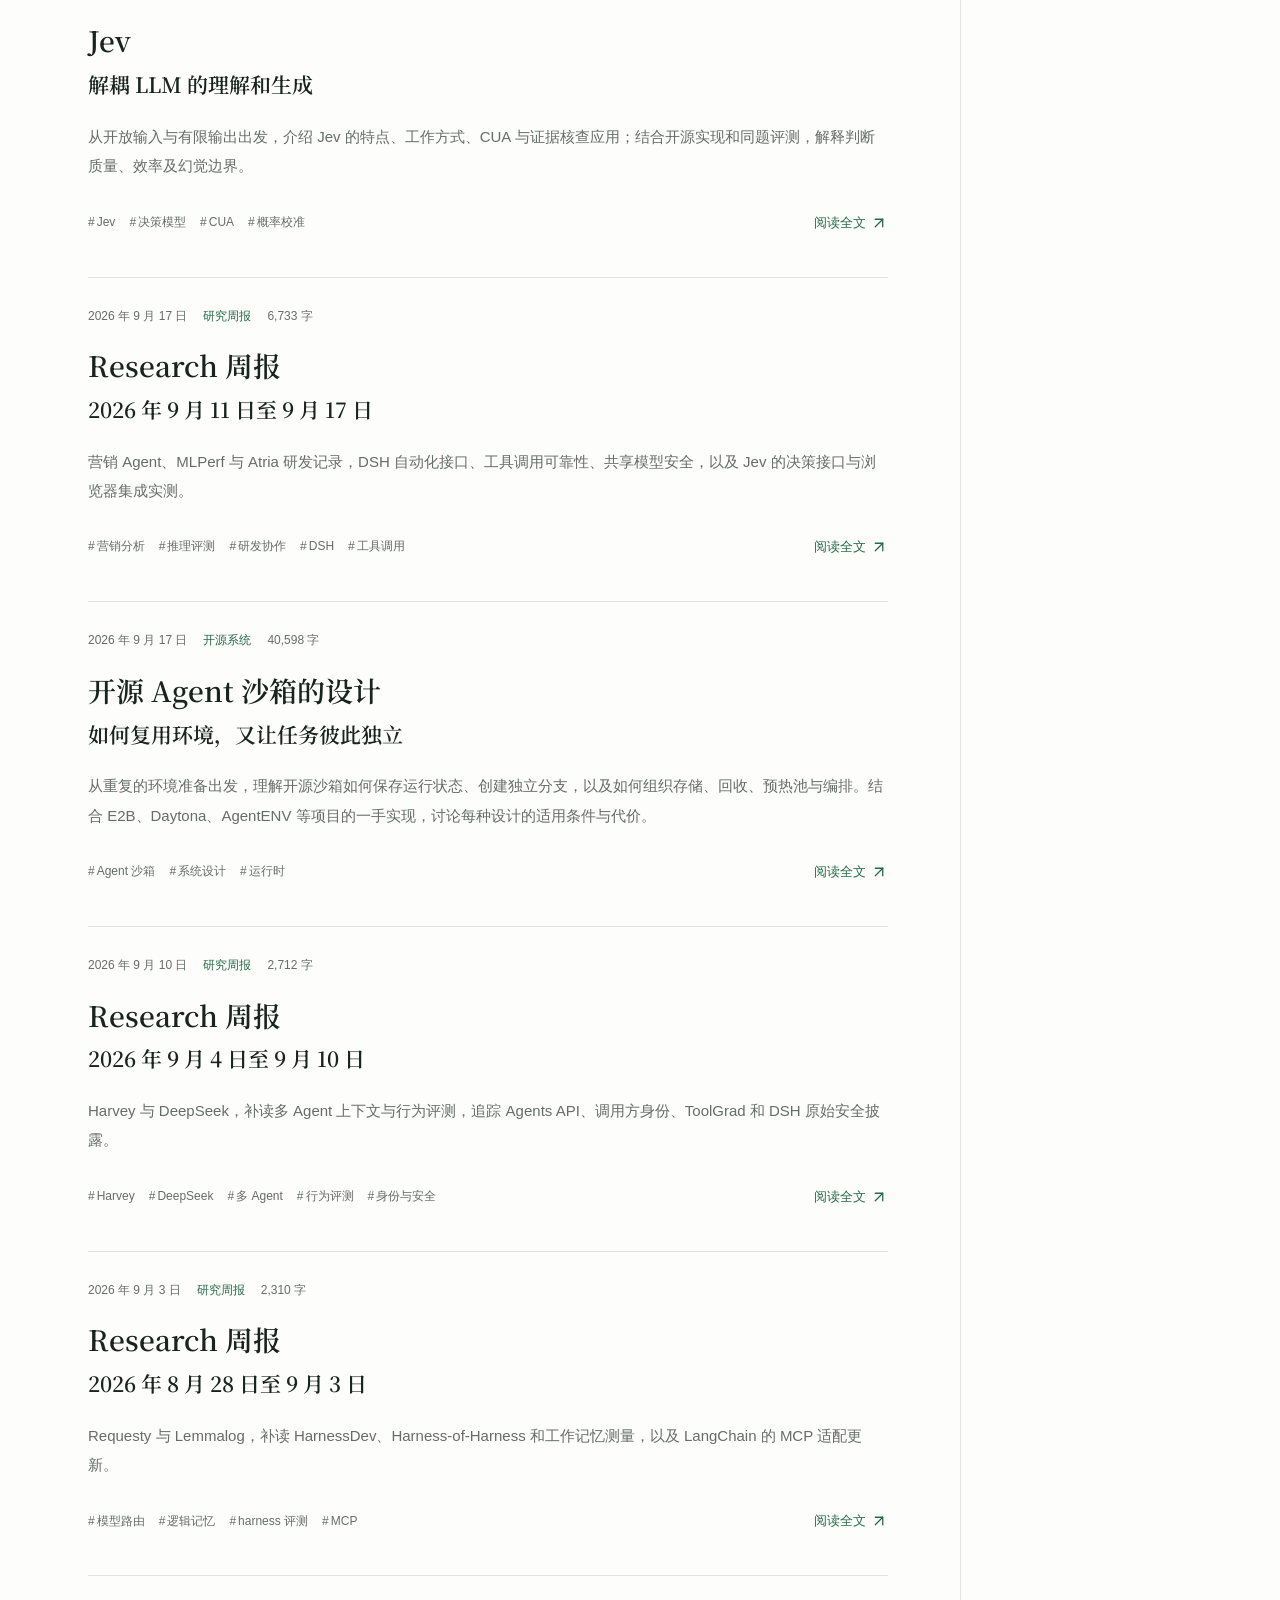
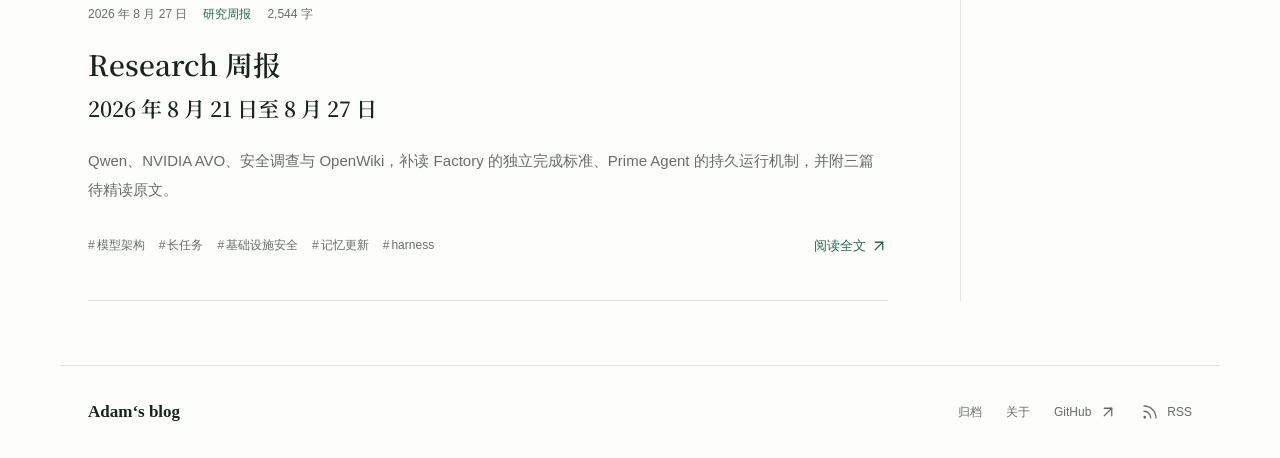
==== commit 2989b24a: "发布 Agent 场景实践周报：六个具体案例 原样发布 9 月 14 日至 20 日的六条周报，附公开来源版本与核对范围；保留此前全部正文。  窄屏表格前两列原占 80%，四列表格后两列被挤成竖排；改" ====
--- a/index.html
+++ b/index.html
@@ -13,7 +13,7 @@
 <link rel="canonical" href="https://saltadamw.github.io/blog/">
 <link rel="alternate" type="application/rss+xml" title="Adam‘s blog" href="feed.xml">
 <link rel="icon" href="assets/avatar.jpg" type="image/jpeg">
-<link rel="stylesheet" href="assets/style.css?v=57faf8d63467">
+<link rel="stylesheet" href="assets/style.css?v=97866e0b34d7">
 <script src="assets/site.js?v=6dee74f69ee7" defer></script>
 <script src="assets/analytics.js?v=23a2bb2f0950" defer></script>
 <title>Adam‘s blog</title>
@@ -28,7 +28,7 @@
 <main id="main-content" class="blog-main" tabindex="-1" data-legacy-article="posts/open-source-agent-sandbox/index.html">
       <header class="blog-intro"><p class="section-eyebrow">NOTES ON ENGINEERING</p><h1>Adam‘s blog<span class="brand-dot" aria-hidden="true">.</span></h1><p class="blog-description">关于开源系统、架构与实现的技术笔记。</p><span class="visit-stat" data-view-count="busuanzi_site_pv" hidden>本站访问 <span class="visit-value" data-count-value role="status">加载中</span></span></header>
       <div class="blog-grid"><section id="articles" class="post-collection" aria-labelledby="collection-title">
-        <div class="collection-heading"><h2 id="collection-title">全部文章 <span>08</span></h2><a href="archive/index.html">按时间归档 <svg xmlns="http://www.w3.org/2000/svg" class="icon icon-arrow-up-right" width="20" height="20" viewBox="0 0 24 24" fill="none" stroke="currentColor" stroke-width="2" stroke-linecap="round" stroke-linejoin="round" aria-hidden="true" focusable="false">
+        <div class="collection-heading"><h2 id="collection-title">全部文章 <span>09</span></h2><a href="archive/index.html">按时间归档 <svg xmlns="http://www.w3.org/2000/svg" class="icon icon-arrow-up-right" width="20" height="20" viewBox="0 0 24 24" fill="none" stroke="currentColor" stroke-width="2" stroke-linecap="round" stroke-linejoin="round" aria-hidden="true" focusable="false">
   <path d="M7 7h10v10" />
   <path d="M7 17 17 7" />
 </svg></a></div>
@@ -37,7 +37,15 @@
   <circle cx="11" cy="11" r="8" />
 </svg><input id="post-query" type="search" name="q" placeholder="标题、关键词或主题" autocomplete="off"><button type="reset" class="clear-search" hidden>清除</button></div></form>
         <p class="search-status" role="status" aria-live="polite" hidden></p>
-        <ul class="post-list"><li class="post-entry" data-search="Agent 历史经验选读：五个具体问题 从三篇一手复盘选取五个具体问题：客服多意图路由、工具异常后的会话状态、CI 重试上限、按范围加载规则，以及研究任务重复搜索。保留作者记录、可借鉴条件与未验证之处。 实践选读 Agent 实践 客服路由 会话恢复 CI 重试 上下文管理 研究分工"><article>
+        <ul class="post-list"><li class="post-entry" data-search="Agent 研究周报：六个具体场景里的尝试、失败与调整 9 月 14 日至 20 日的场景实践选读：数据库工具拒绝、历史轨迹训练、浏览器观察、代码迁移、协作等待与规划评测。复算公开计数，区分作者报告、历史实验与未验证推断。 研究周报 场景实践 历史轨迹学习 工具与观察 验收与成本"><article>
+      <div class="post-entry-meta"><time datetime="2026-09-22">2026 年 9 月 22 日</time><span>研究周报</span><span>5,454 字</span></div>
+      <h3><a class="post-title" href="posts/weekly-agent-experience-2026-09-20/index.html">Agent 研究周报<span class="post-subtitle">六个具体场景里的尝试、失败与调整</span></a></h3>
+      <p class="post-excerpt">9 月 14 日至 20 日的场景实践选读：数据库工具拒绝、历史轨迹训练、浏览器观察、代码迁移、协作等待与规划评测。复算公开计数，区分作者报告、历史实验与未验证推断。</p>
+      <div class="post-entry-bottom"><div class="post-tags"><span>场景实践</span><span>历史轨迹学习</span><span>工具与观察</span><span>验收与成本</span></div><a class="read-post" href="posts/weekly-agent-experience-2026-09-20/index.html" aria-label="阅读：Agent 研究周报：六个具体场景里的尝试、失败与调整">阅读全文 <svg xmlns="http://www.w3.org/2000/svg" class="icon icon-arrow-up-right" width="20" height="20" viewBox="0 0 24 24" fill="none" stroke="currentColor" stroke-width="2" stroke-linecap="round" stroke-linejoin="round" aria-hidden="true" focusable="false">
+  <path d="M7 7h10v10" />
+  <path d="M7 17 17 7" />
+</svg></a></div>
+    </article></li><li class="post-entry" data-search="Agent 历史经验选读：五个具体问题 从三篇一手复盘选取五个具体问题：客服多意图路由、工具异常后的会话状态、CI 重试上限、按范围加载规则，以及研究任务重复搜索。保留作者记录、可借鉴条件与未验证之处。 实践选读 Agent 实践 客服路由 会话恢复 CI 重试 上下文管理 研究分工"><article>
       <div class="post-entry-meta"><time datetime="2026-09-22">2026 年 9 月 22 日</time><span>实践选读</span><span>1,661 字</span></div>
       <h3><a class="post-title" href="posts/agent-experience-five-lessons/index.html">Agent 历史经验选读<span class="post-subtitle">五个具体问题</span></a></h3>
       <p class="post-excerpt">从三篇一手复盘选取五个具体问题：客服多意图路由、工具异常后的会话状态、CI 重试上限、按范围加载规则，以及研究任务重复搜索。保留作者记录、可借鉴条件与未验证之处。</p>
@@ -109,7 +117,7 @@
   <path d="M7 17 17 7" />
 </svg></a></div></div>
         <p class="profile-note">从问题出发，记录技术机制与设计取舍。</p>
-        <section class="topic-section"><h2>文章主题</h2><ul><li><a href="index.html?q=%E5%AE%9E%E8%B7%B5%E9%80%89%E8%AF%BB#articles"><span>实践选读</span><span>01</span></a></li><li><a href="index.html?q=%E7%A0%94%E7%A9%B6%E5%91%A8%E6%8A%A5#articles"><span>研究周报</span><span>05</span></a></li><li><a href="index.html?q=%E6%8A%80%E6%9C%AF%E9%95%BF%E6%96%87#articles"><span>技术长文</span><span>01</span></a></li><li><a href="index.html?q=%E5%BC%80%E6%BA%90%E7%B3%BB%E7%BB%9F#articles"><span>开源系统</span><span>01</span></a></li></ul></section>
+        <section class="topic-section"><h2>文章主题</h2><ul><li><a href="index.html?q=%E7%A0%94%E7%A9%B6%E5%91%A8%E6%8A%A5#articles"><span>研究周报</span><span>06</span></a></li><li><a href="index.html?q=%E5%AE%9E%E8%B7%B5%E9%80%89%E8%AF%BB#articles"><span>实践选读</span><span>01</span></a></li><li><a href="index.html?q=%E6%8A%80%E6%9C%AF%E9%95%BF%E6%96%87#articles"><span>技术长文</span><span>01</span></a></li><li><a href="index.html?q=%E5%BC%80%E6%BA%90%E7%B3%BB%E7%BB%9F#articles"><span>开源系统</span><span>01</span></a></li></ul></section>
         <a class="sidebar-feed" href="feed.xml"><svg xmlns="http://www.w3.org/2000/svg" class="icon icon-rss" width="20" height="20" viewBox="0 0 24 24" fill="none" stroke="currentColor" stroke-width="2" stroke-linecap="round" stroke-linejoin="round" aria-hidden="true" focusable="false">
   <path d="M4 11a9 9 0 0 1 9 9" />
   <path d="M4 4a16 16 0 0 1 16 16" />
--- a/assets/style.css
+++ b/assets/style.css
@@ -128,6 +128,10 @@
   .prose-table th, .prose-table td { padding: 10px 7px; }
   .prose-table th:first-child, .prose-table td:first-child { width: 48%; }
   .prose-table th:nth-child(2), .prose-table td:nth-child(2) { width: 32%; }
+  /* 四列以上不能沿用前两列占 80% 的窄屏比例。 */
+  .prose-table table:has(th:nth-child(4)) { min-width: 600px; }
+  .prose-table table:has(th:nth-child(4)) th:nth-child(n),
+  .prose-table table:has(th:nth-child(4)) td:nth-child(n) { width: auto; }
 }
 .entry-figure { margin: 32px 0; padding: 12px 0 16px; border-block: 1px solid var(--line); }
 .entry-figure .figure-open, .entry-figure picture { display: block; }
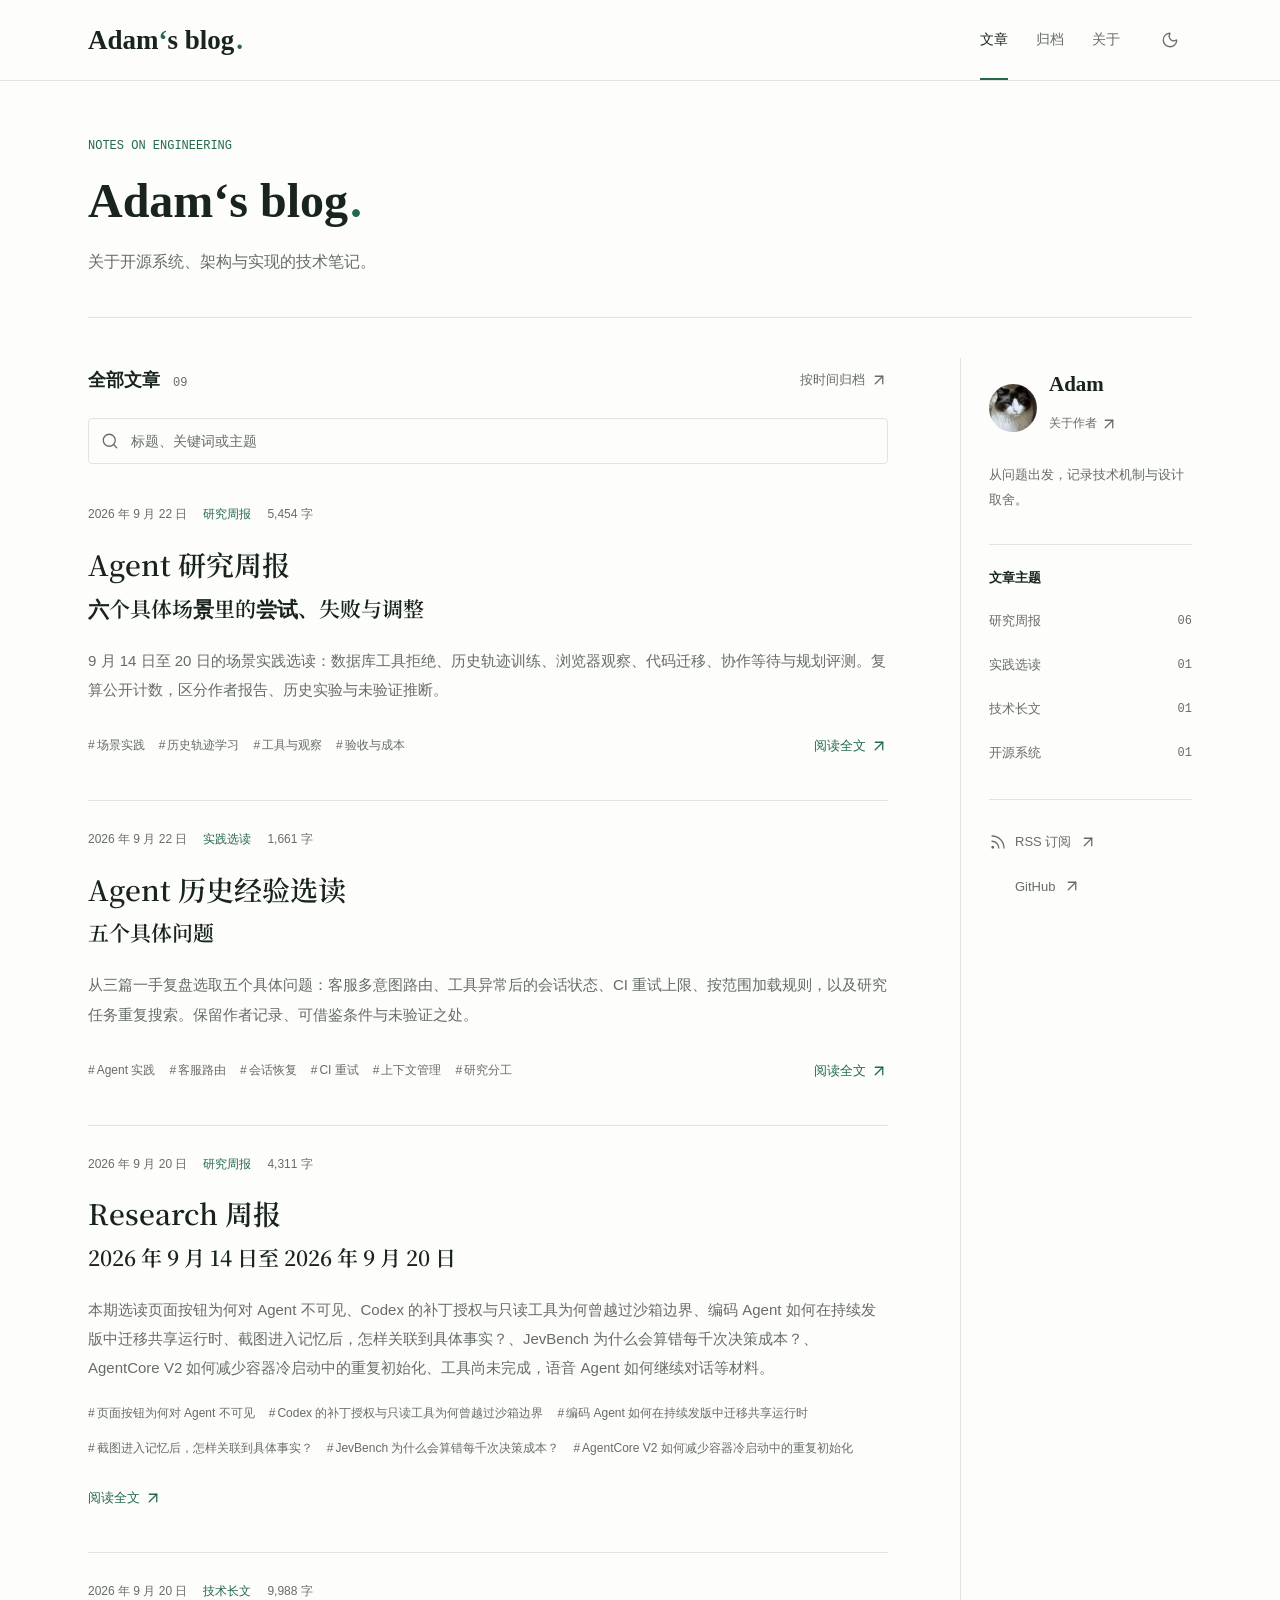
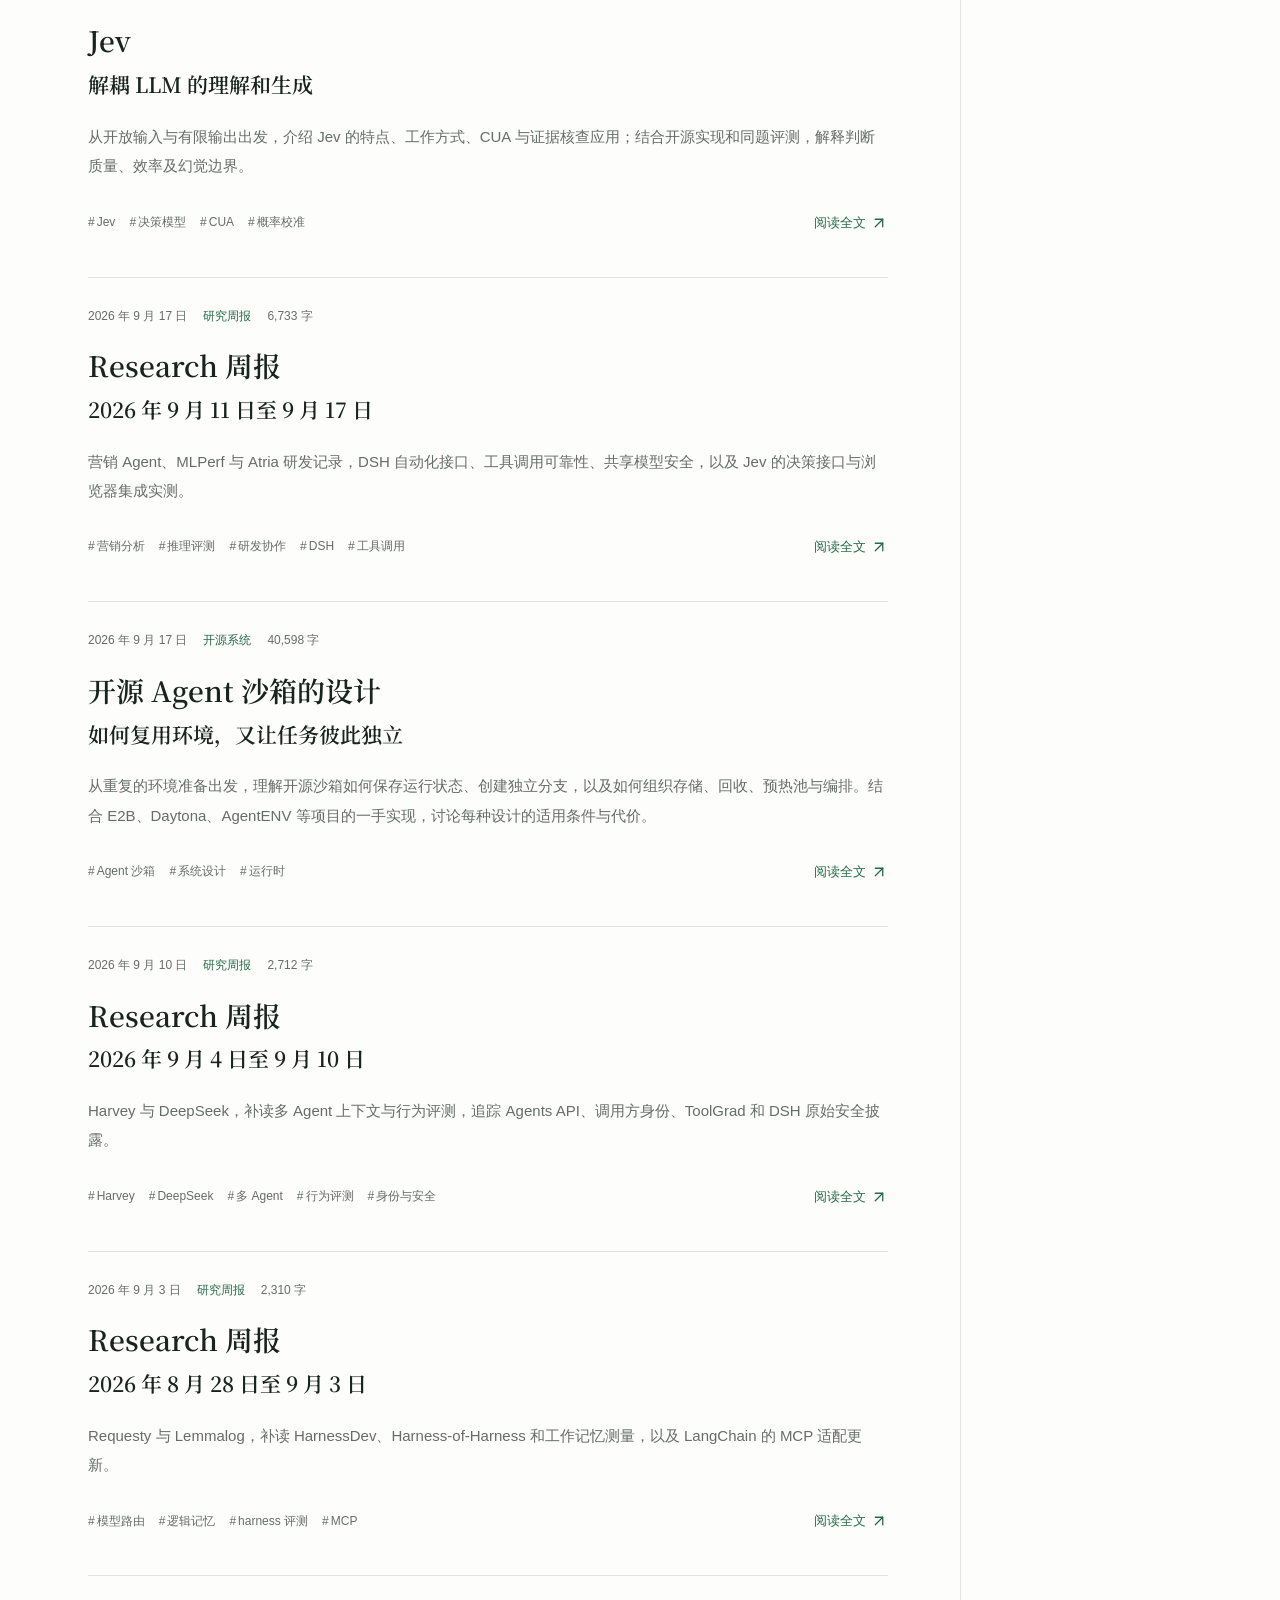
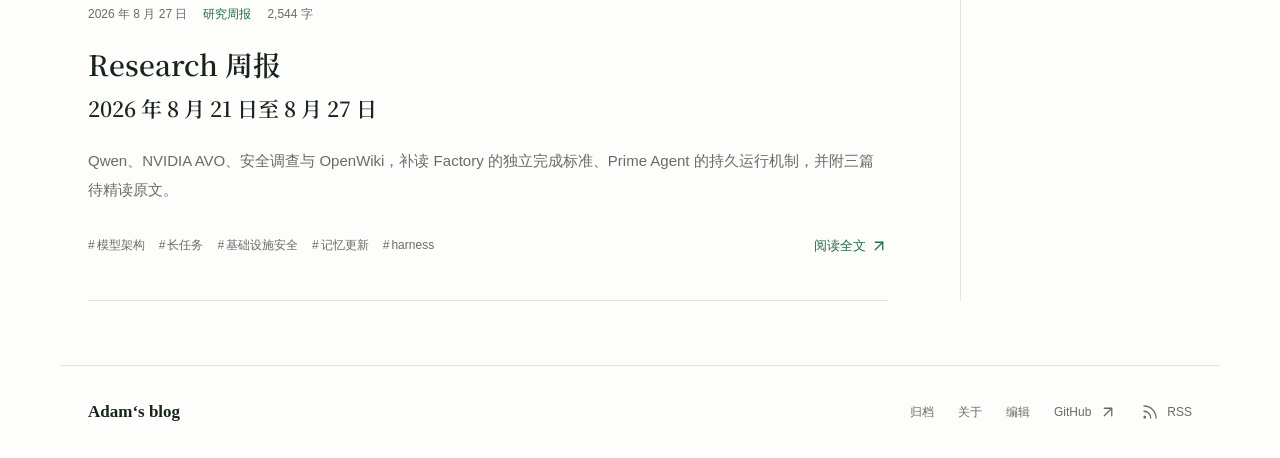
==== commit d2f4580c: "feat(blog): add GitHub-backed Sveltia editor and page builds Deploy the previously local-only admin " ====
--- a/index.html
+++ b/index.html
@@ -132,7 +132,7 @@
 </svg></a>
       </aside></div>
     </main>
-<footer class="site-footer"><span>Adam‘s blog</span><nav aria-label="页脚导航"><a href="archive/index.html">归档</a><a href="about/index.html">关于</a><a href="https://github.com/SaltAdamW/blog">GitHub <svg xmlns="http://www.w3.org/2000/svg" class="icon icon-arrow-up-right" width="20" height="20" viewBox="0 0 24 24" fill="none" stroke="currentColor" stroke-width="2" stroke-linecap="round" stroke-linejoin="round" aria-hidden="true" focusable="false">
+<footer class="site-footer"><span>Adam‘s blog</span><nav aria-label="页脚导航"><a href="archive/index.html">归档</a><a href="about/index.html">关于</a><a href="admin/">编辑</a><a href="https://github.com/SaltAdamW/blog">GitHub <svg xmlns="http://www.w3.org/2000/svg" class="icon icon-arrow-up-right" width="20" height="20" viewBox="0 0 24 24" fill="none" stroke="currentColor" stroke-width="2" stroke-linecap="round" stroke-linejoin="round" aria-hidden="true" focusable="false">
   <path d="M7 7h10v10" />
   <path d="M7 17 17 7" />
 </svg></a><a href="feed.xml"><svg xmlns="http://www.w3.org/2000/svg" class="icon icon-rss" width="20" height="20" viewBox="0 0 24 24" fill="none" stroke="currentColor" stroke-width="2" stroke-linecap="round" stroke-linejoin="round" aria-hidden="true" focusable="false">
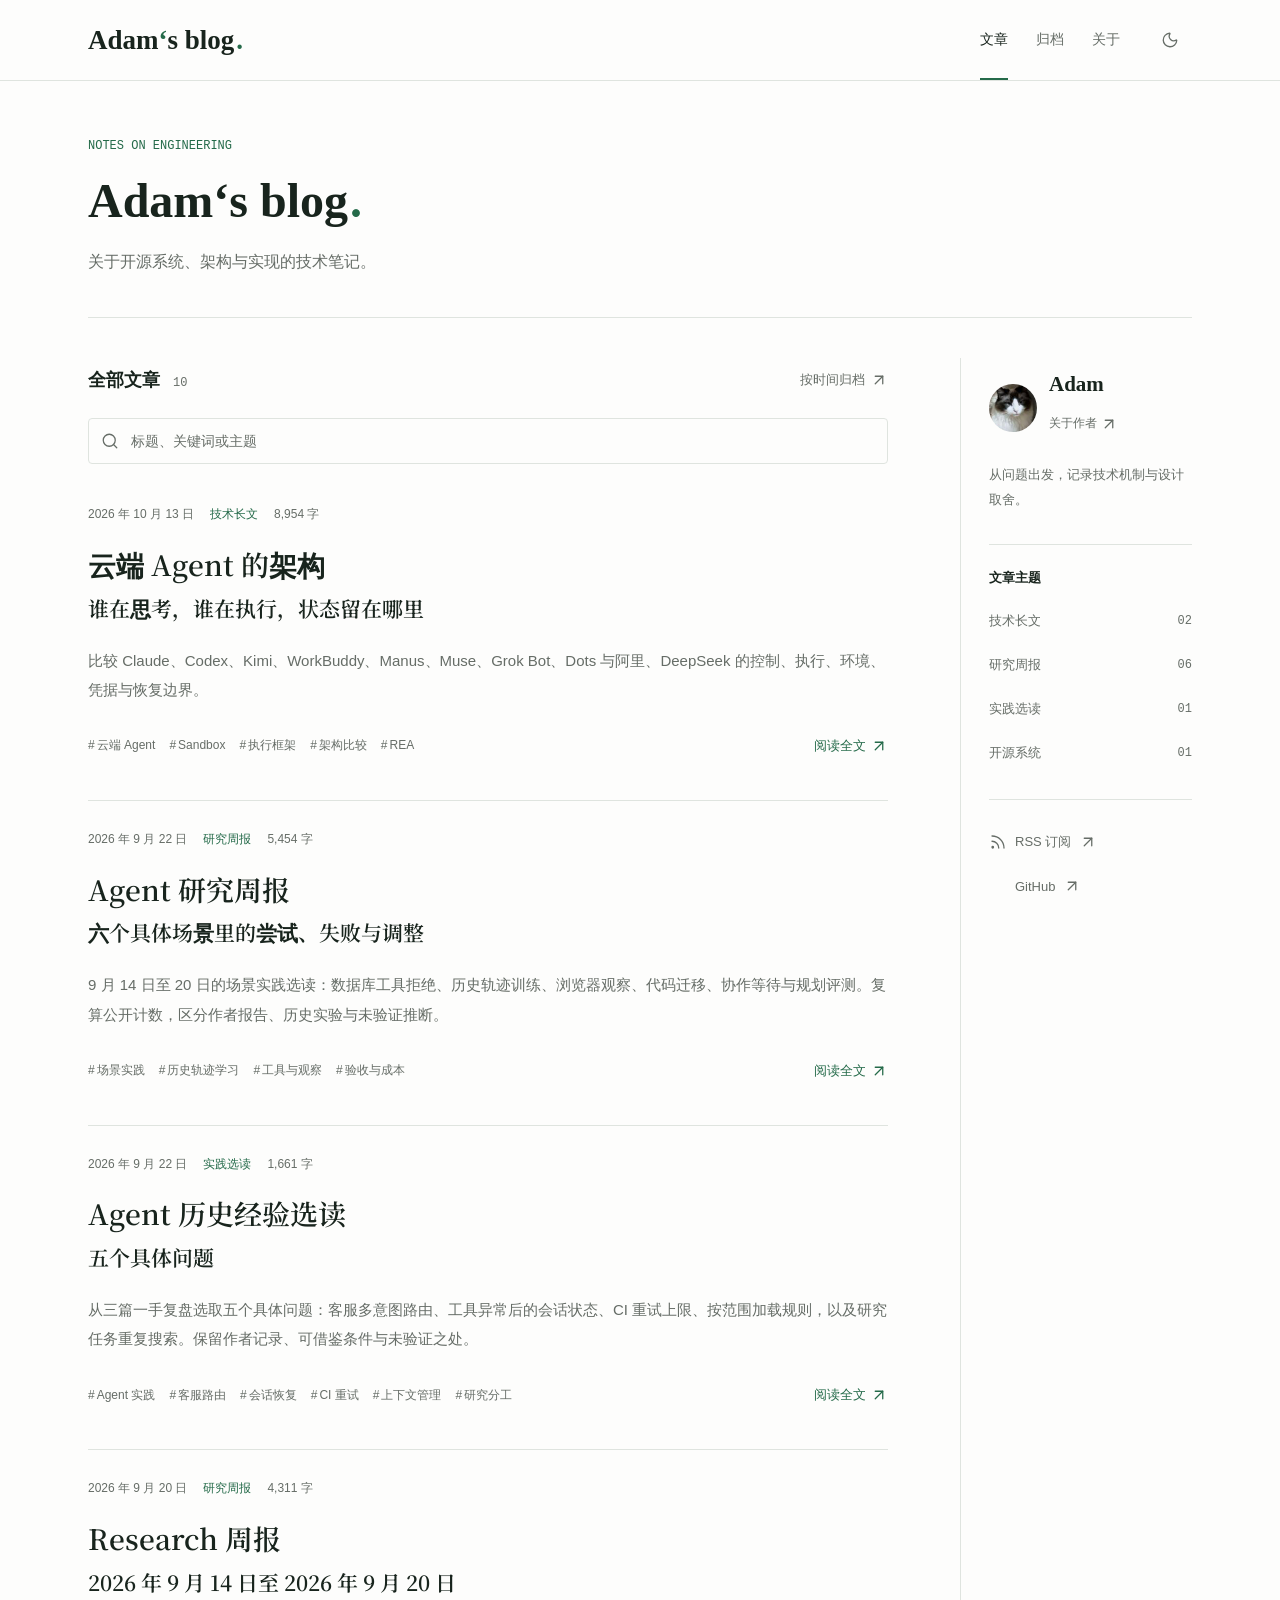
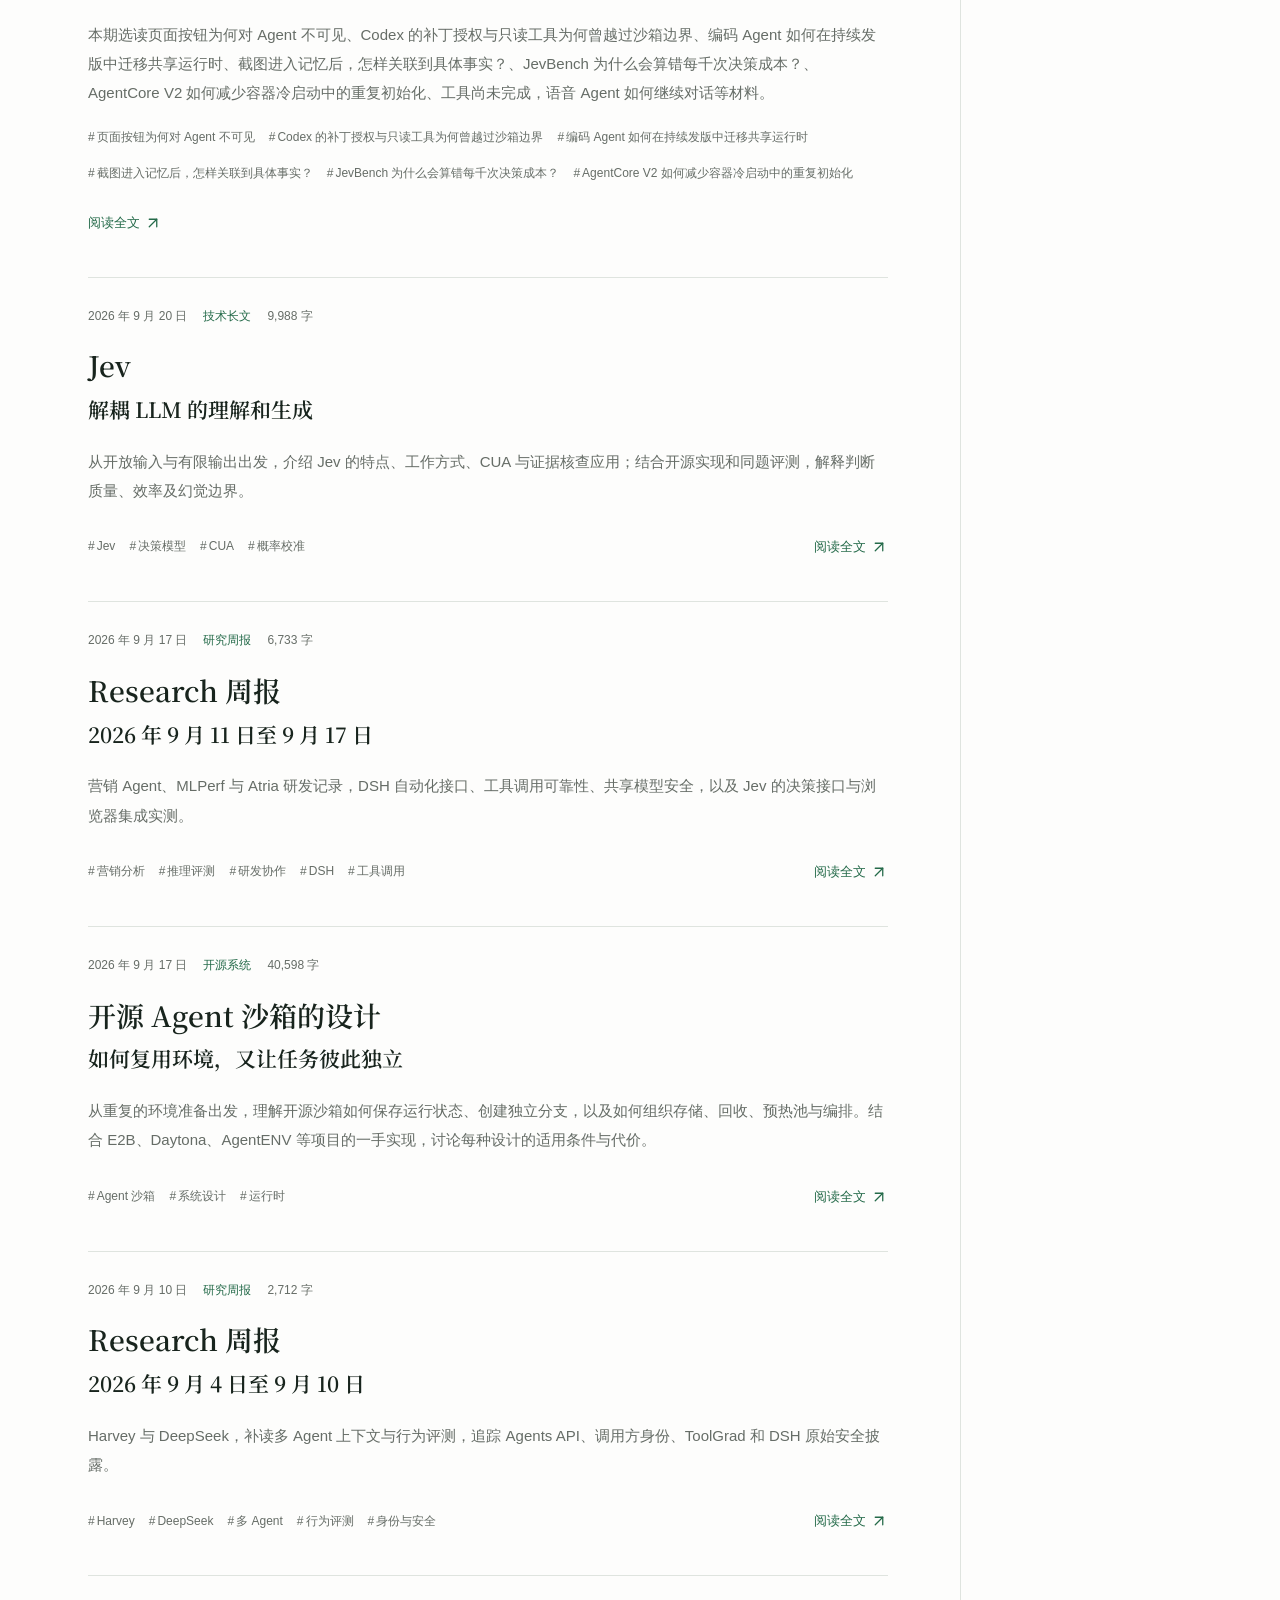
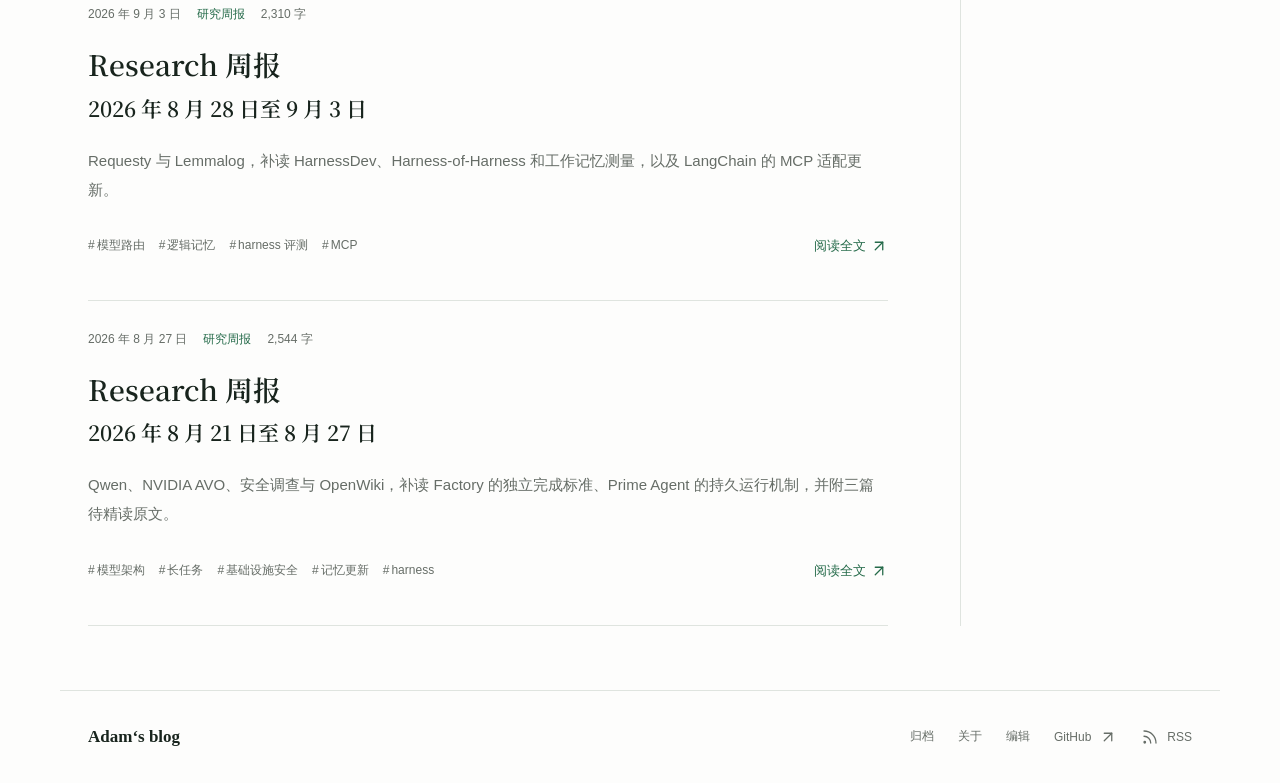
==== commit 225f1c7a: "docs: 发布云端 Agent 架构对照与可编辑图集" ====
--- a/index.html
+++ b/index.html
@@ -28,7 +28,7 @@
 <main id="main-content" class="blog-main" tabindex="-1" data-legacy-article="posts/open-source-agent-sandbox/index.html">
       <header class="blog-intro"><p class="section-eyebrow">NOTES ON ENGINEERING</p><h1>Adam‘s blog<span class="brand-dot" aria-hidden="true">.</span></h1><p class="blog-description">关于开源系统、架构与实现的技术笔记。</p><span class="visit-stat" data-view-count="busuanzi_site_pv" hidden>本站访问 <span class="visit-value" data-count-value role="status">加载中</span></span></header>
       <div class="blog-grid"><section id="articles" class="post-collection" aria-labelledby="collection-title">
-        <div class="collection-heading"><h2 id="collection-title">全部文章 <span>09</span></h2><a href="archive/index.html">按时间归档 <svg xmlns="http://www.w3.org/2000/svg" class="icon icon-arrow-up-right" width="20" height="20" viewBox="0 0 24 24" fill="none" stroke="currentColor" stroke-width="2" stroke-linecap="round" stroke-linejoin="round" aria-hidden="true" focusable="false">
+        <div class="collection-heading"><h2 id="collection-title">全部文章 <span>10</span></h2><a href="archive/index.html">按时间归档 <svg xmlns="http://www.w3.org/2000/svg" class="icon icon-arrow-up-right" width="20" height="20" viewBox="0 0 24 24" fill="none" stroke="currentColor" stroke-width="2" stroke-linecap="round" stroke-linejoin="round" aria-hidden="true" focusable="false">
   <path d="M7 7h10v10" />
   <path d="M7 17 17 7" />
 </svg></a></div>
@@ -37,7 +37,15 @@
   <circle cx="11" cy="11" r="8" />
 </svg><input id="post-query" type="search" name="q" placeholder="标题、关键词或主题" autocomplete="off"><button type="reset" class="clear-search" hidden>清除</button></div></form>
         <p class="search-status" role="status" aria-live="polite" hidden></p>
-        <ul class="post-list"><li class="post-entry" data-search="Agent 研究周报：六个具体场景里的尝试、失败与调整 9 月 14 日至 20 日的场景实践选读：数据库工具拒绝、历史轨迹训练、浏览器观察、代码迁移、协作等待与规划评测。复算公开计数，区分作者报告、历史实验与未验证推断。 研究周报 场景实践 历史轨迹学习 工具与观察 验收与成本"><article>
+        <ul class="post-list"><li class="post-entry" data-search="云端 Agent 的架构：谁在思考，谁在执行，状态留在哪里 比较 Claude、Codex、Kimi、WorkBuddy、Manus、Muse、Grok Bot、Dots 与阿里、DeepSeek 的控制、执行、环境、凭据与恢复边界。 技术长文 云端 Agent Sandbox 执行框架 架构比较 REA"><article>
+      <div class="post-entry-meta"><time datetime="2026-10-13">2026 年 10 月 13 日</time><span>技术长文</span><span>8,954 字</span></div>
+      <h3><a class="post-title" href="posts/cloud-agent-architecture-2026-10/index.html">云端 Agent 的架构<span class="post-subtitle"><span>谁在思考，</span><wbr><span>谁在执行，状态留在哪里</span></span></a></h3>
+      <p class="post-excerpt">比较 Claude、Codex、Kimi、WorkBuddy、Manus、Muse、Grok Bot、Dots 与阿里、DeepSeek 的控制、执行、环境、凭据与恢复边界。</p>
+      <div class="post-entry-bottom"><div class="post-tags"><span>云端 Agent</span><span>Sandbox</span><span>执行框架</span><span>架构比较</span><span>REA</span></div><a class="read-post" href="posts/cloud-agent-architecture-2026-10/index.html" aria-label="阅读：云端 Agent 的架构：谁在思考，谁在执行，状态留在哪里">阅读全文 <svg xmlns="http://www.w3.org/2000/svg" class="icon icon-arrow-up-right" width="20" height="20" viewBox="0 0 24 24" fill="none" stroke="currentColor" stroke-width="2" stroke-linecap="round" stroke-linejoin="round" aria-hidden="true" focusable="false">
+  <path d="M7 7h10v10" />
+  <path d="M7 17 17 7" />
+</svg></a></div>
+    </article></li><li class="post-entry" data-search="Agent 研究周报：六个具体场景里的尝试、失败与调整 9 月 14 日至 20 日的场景实践选读：数据库工具拒绝、历史轨迹训练、浏览器观察、代码迁移、协作等待与规划评测。复算公开计数，区分作者报告、历史实验与未验证推断。 研究周报 场景实践 历史轨迹学习 工具与观察 验收与成本"><article>
       <div class="post-entry-meta"><time datetime="2026-09-22">2026 年 9 月 22 日</time><span>研究周报</span><span>5,454 字</span></div>
       <h3><a class="post-title" href="posts/weekly-agent-experience-2026-09-20/index.html">Agent 研究周报<span class="post-subtitle">六个具体场景里的尝试、失败与调整</span></a></h3>
       <p class="post-excerpt">9 月 14 日至 20 日的场景实践选读：数据库工具拒绝、历史轨迹训练、浏览器观察、代码迁移、协作等待与规划评测。复算公开计数，区分作者报告、历史实验与未验证推断。</p>
@@ -117,7 +125,7 @@
   <path d="M7 17 17 7" />
 </svg></a></div></div>
         <p class="profile-note">从问题出发，记录技术机制与设计取舍。</p>
-        <section class="topic-section"><h2>文章主题</h2><ul><li><a href="index.html?q=%E7%A0%94%E7%A9%B6%E5%91%A8%E6%8A%A5#articles"><span>研究周报</span><span>06</span></a></li><li><a href="index.html?q=%E5%AE%9E%E8%B7%B5%E9%80%89%E8%AF%BB#articles"><span>实践选读</span><span>01</span></a></li><li><a href="index.html?q=%E6%8A%80%E6%9C%AF%E9%95%BF%E6%96%87#articles"><span>技术长文</span><span>01</span></a></li><li><a href="index.html?q=%E5%BC%80%E6%BA%90%E7%B3%BB%E7%BB%9F#articles"><span>开源系统</span><span>01</span></a></li></ul></section>
+        <section class="topic-section"><h2>文章主题</h2><ul><li><a href="index.html?q=%E6%8A%80%E6%9C%AF%E9%95%BF%E6%96%87#articles"><span>技术长文</span><span>02</span></a></li><li><a href="index.html?q=%E7%A0%94%E7%A9%B6%E5%91%A8%E6%8A%A5#articles"><span>研究周报</span><span>06</span></a></li><li><a href="index.html?q=%E5%AE%9E%E8%B7%B5%E9%80%89%E8%AF%BB#articles"><span>实践选读</span><span>01</span></a></li><li><a href="index.html?q=%E5%BC%80%E6%BA%90%E7%B3%BB%E7%BB%9F#articles"><span>开源系统</span><span>01</span></a></li></ul></section>
         <a class="sidebar-feed" href="feed.xml"><svg xmlns="http://www.w3.org/2000/svg" class="icon icon-rss" width="20" height="20" viewBox="0 0 24 24" fill="none" stroke="currentColor" stroke-width="2" stroke-linecap="round" stroke-linejoin="round" aria-hidden="true" focusable="false">
   <path d="M4 11a9 9 0 0 1 9 9" />
   <path d="M4 4a16 16 0 0 1 16 16" />
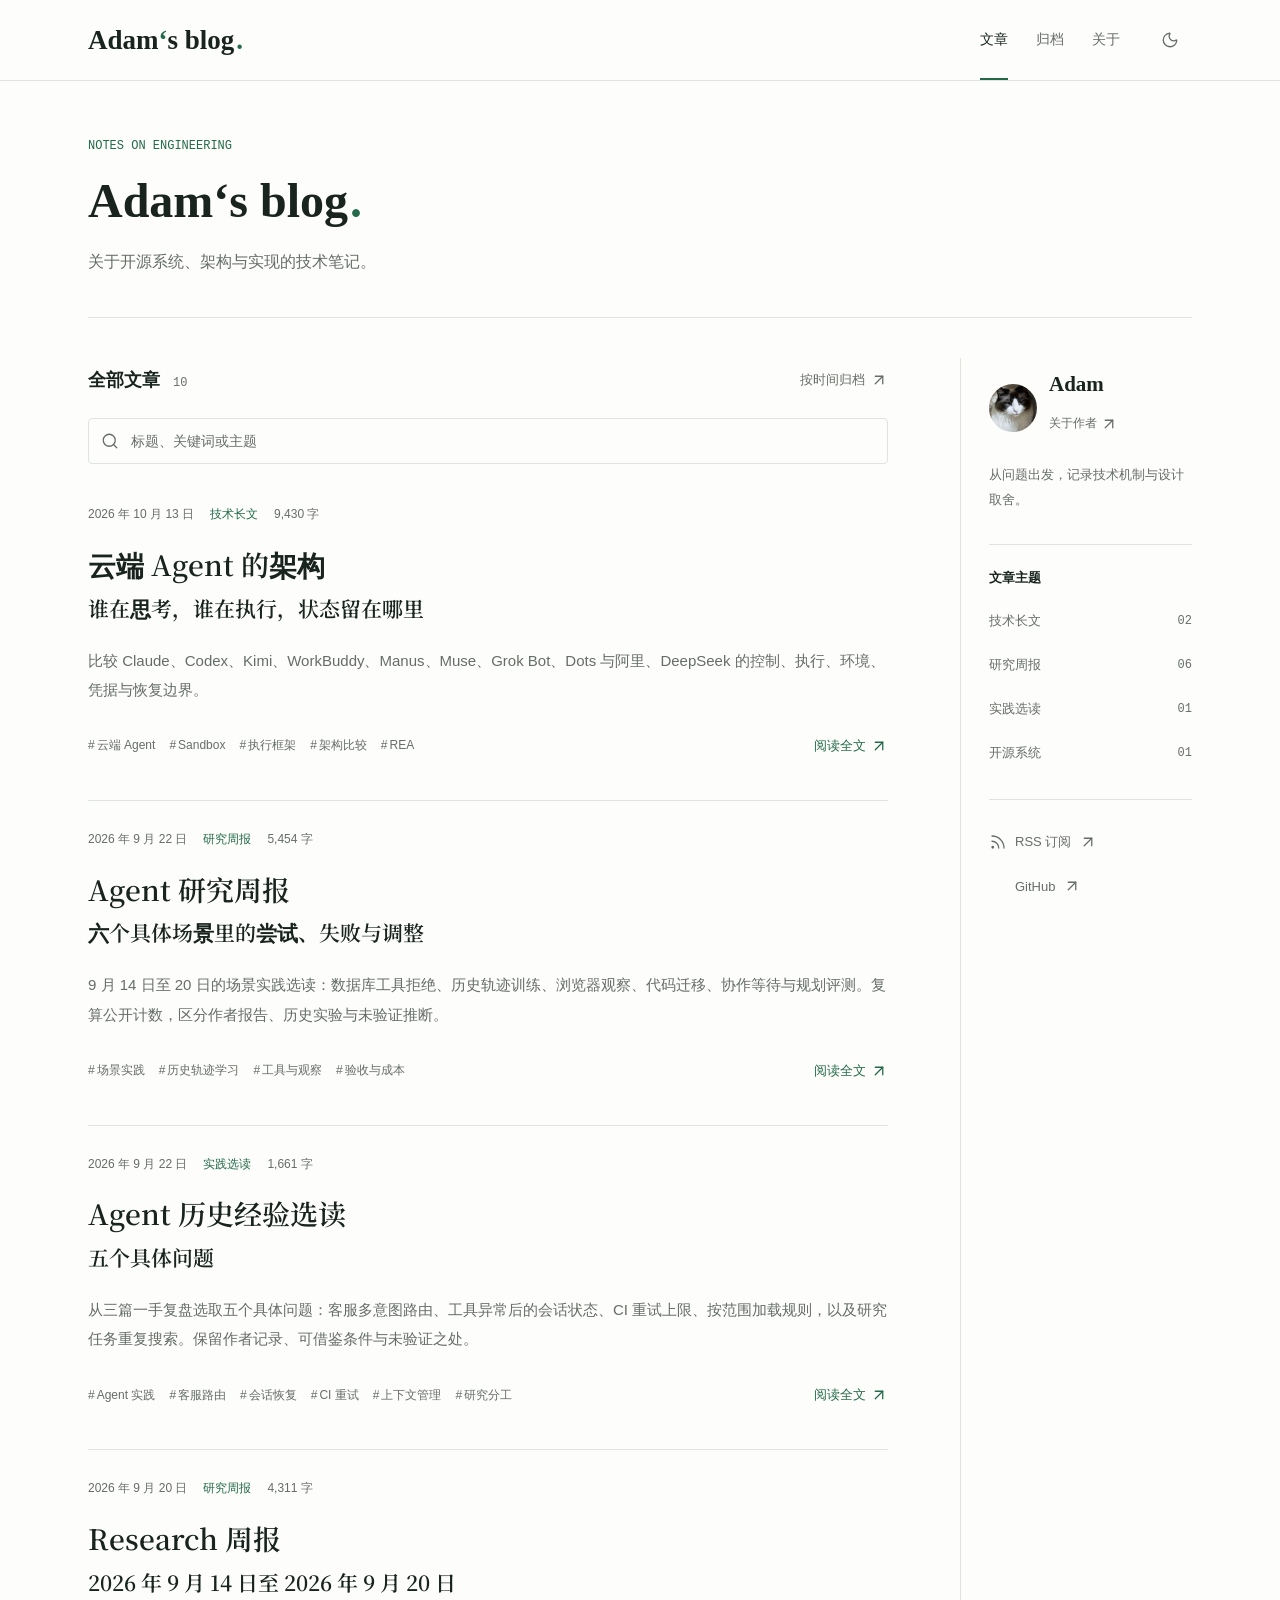
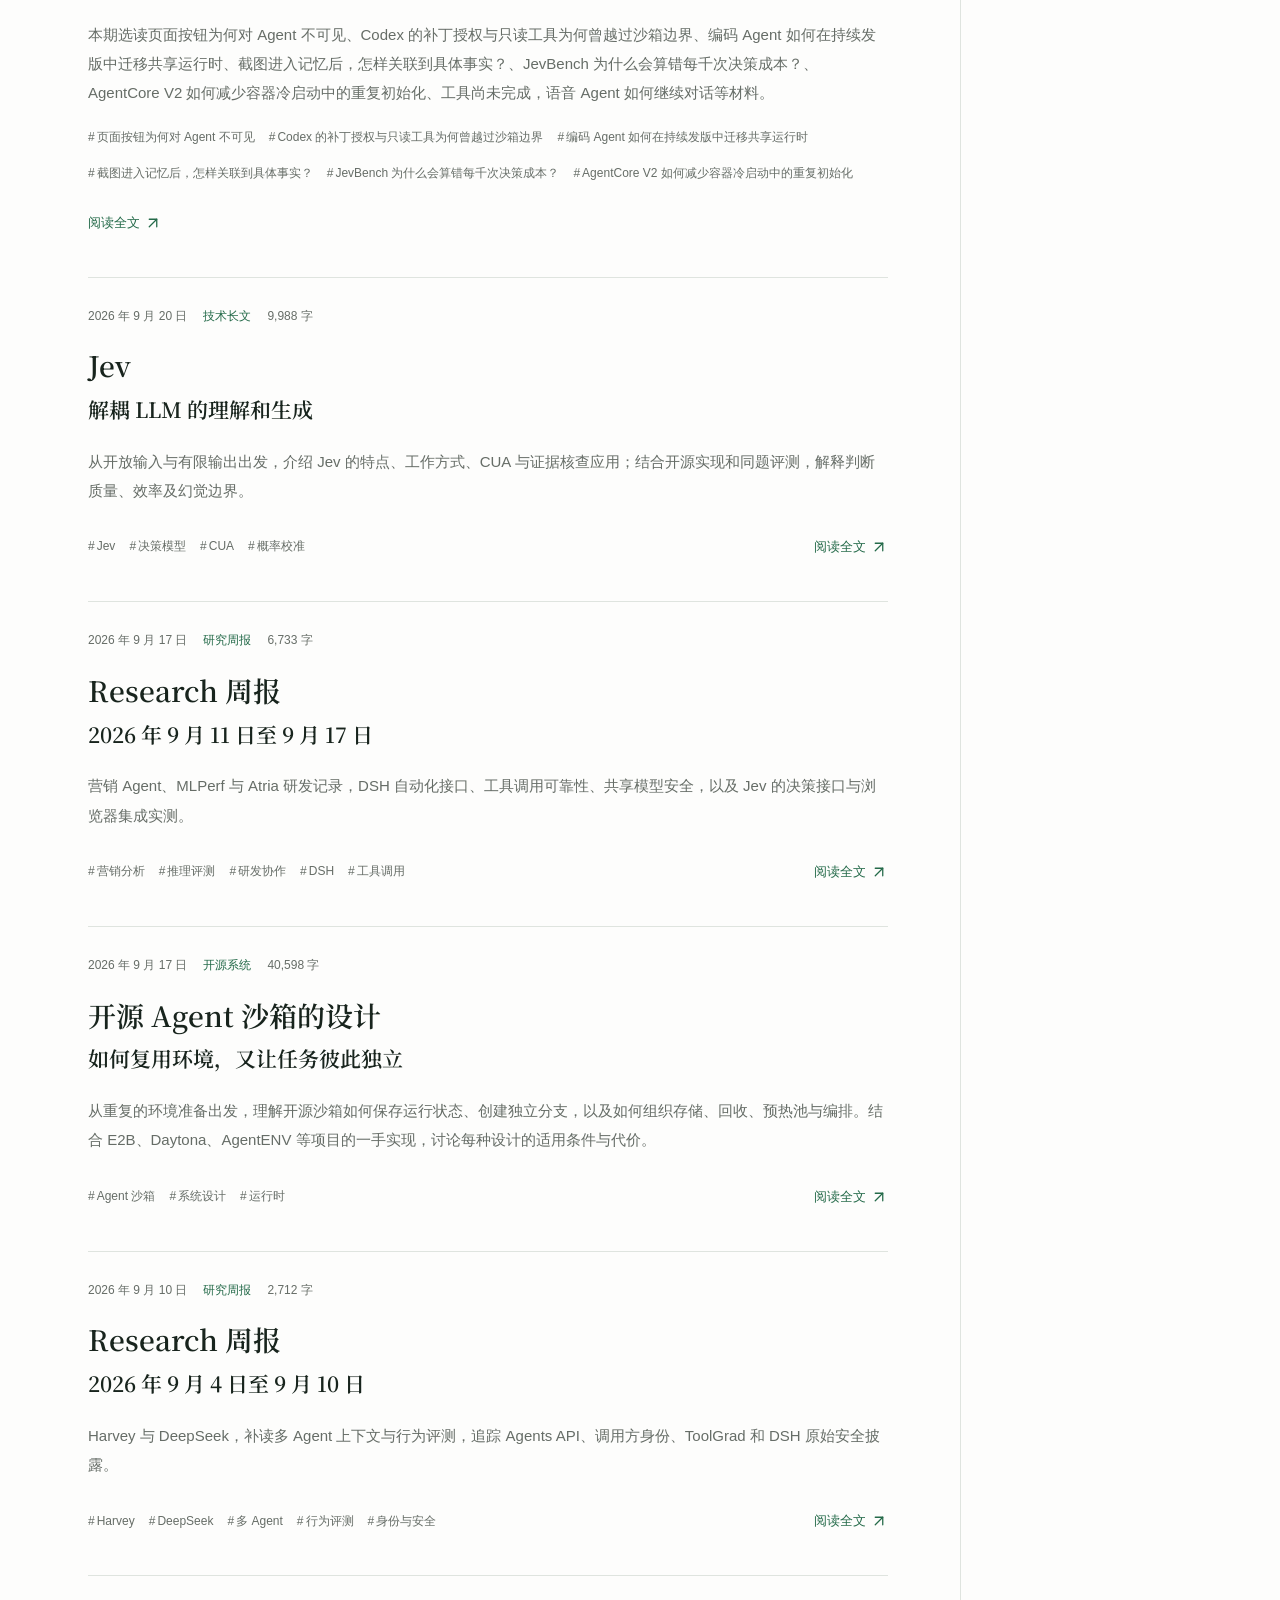
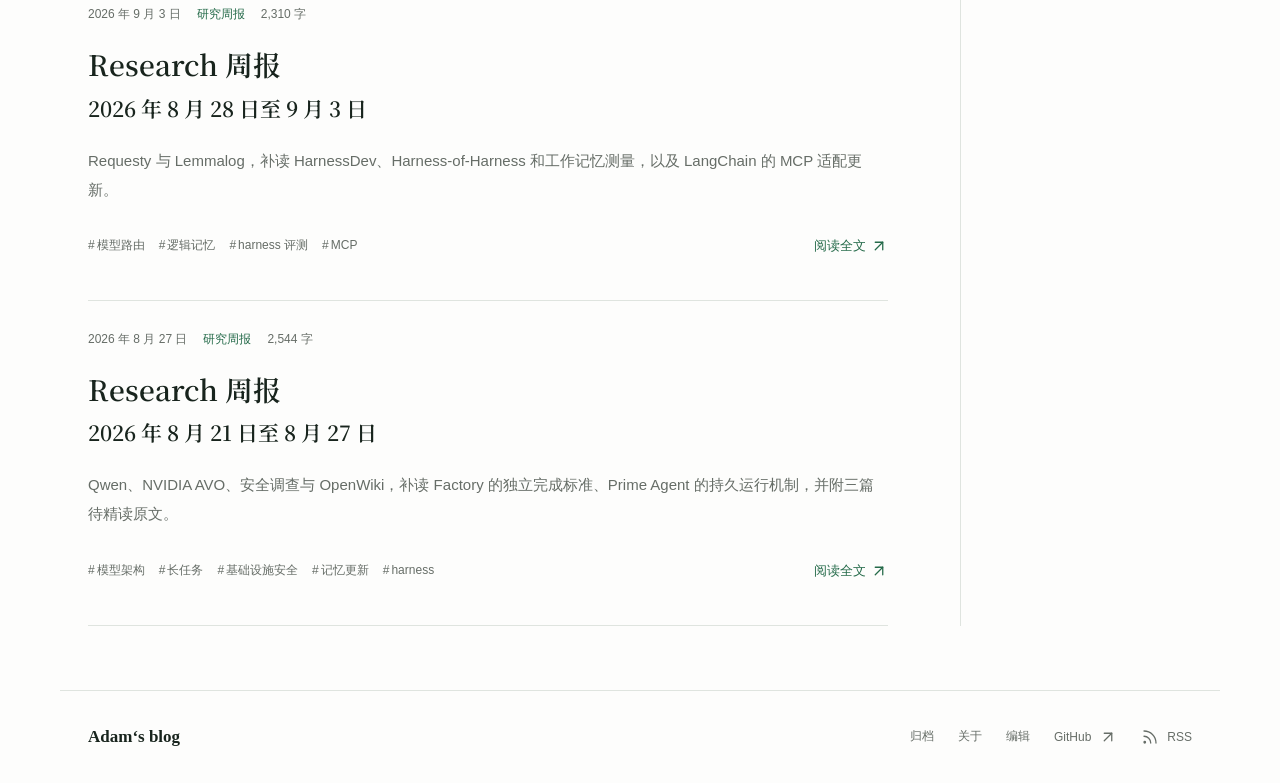
==== commit ca17bc87: "docs: 收敛云端 Agent 研究并补充执行端与桌面后台边界" ====
--- a/index.html
+++ b/index.html
@@ -38,7 +38,7 @@
 </svg><input id="post-query" type="search" name="q" placeholder="标题、关键词或主题" autocomplete="off"><button type="reset" class="clear-search" hidden>清除</button></div></form>
         <p class="search-status" role="status" aria-live="polite" hidden></p>
         <ul class="post-list"><li class="post-entry" data-search="云端 Agent 的架构：谁在思考，谁在执行，状态留在哪里 比较 Claude、Codex、Kimi、WorkBuddy、Manus、Muse、Grok Bot、Dots 与阿里、DeepSeek 的控制、执行、环境、凭据与恢复边界。 技术长文 云端 Agent Sandbox 执行框架 架构比较 REA"><article>
-      <div class="post-entry-meta"><time datetime="2026-10-13">2026 年 10 月 13 日</time><span>技术长文</span><span>8,954 字</span></div>
+      <div class="post-entry-meta"><time datetime="2026-10-13">2026 年 10 月 13 日</time><span>技术长文</span><span>9,430 字</span></div>
       <h3><a class="post-title" href="posts/cloud-agent-architecture-2026-10/index.html">云端 Agent 的架构<span class="post-subtitle"><span>谁在思考，</span><wbr><span>谁在执行，状态留在哪里</span></span></a></h3>
       <p class="post-excerpt">比较 Claude、Codex、Kimi、WorkBuddy、Manus、Muse、Grok Bot、Dots 与阿里、DeepSeek 的控制、执行、环境、凭据与恢复边界。</p>
       <div class="post-entry-bottom"><div class="post-tags"><span>云端 Agent</span><span>Sandbox</span><span>执行框架</span><span>架构比较</span><span>REA</span></div><a class="read-post" href="posts/cloud-agent-architecture-2026-10/index.html" aria-label="阅读：云端 Agent 的架构：谁在思考，谁在执行，状态留在哪里">阅读全文 <svg xmlns="http://www.w3.org/2000/svg" class="icon icon-arrow-up-right" width="20" height="20" viewBox="0 0 24 24" fill="none" stroke="currentColor" stroke-width="2" stroke-linecap="round" stroke-linejoin="round" aria-hidden="true" focusable="false">
